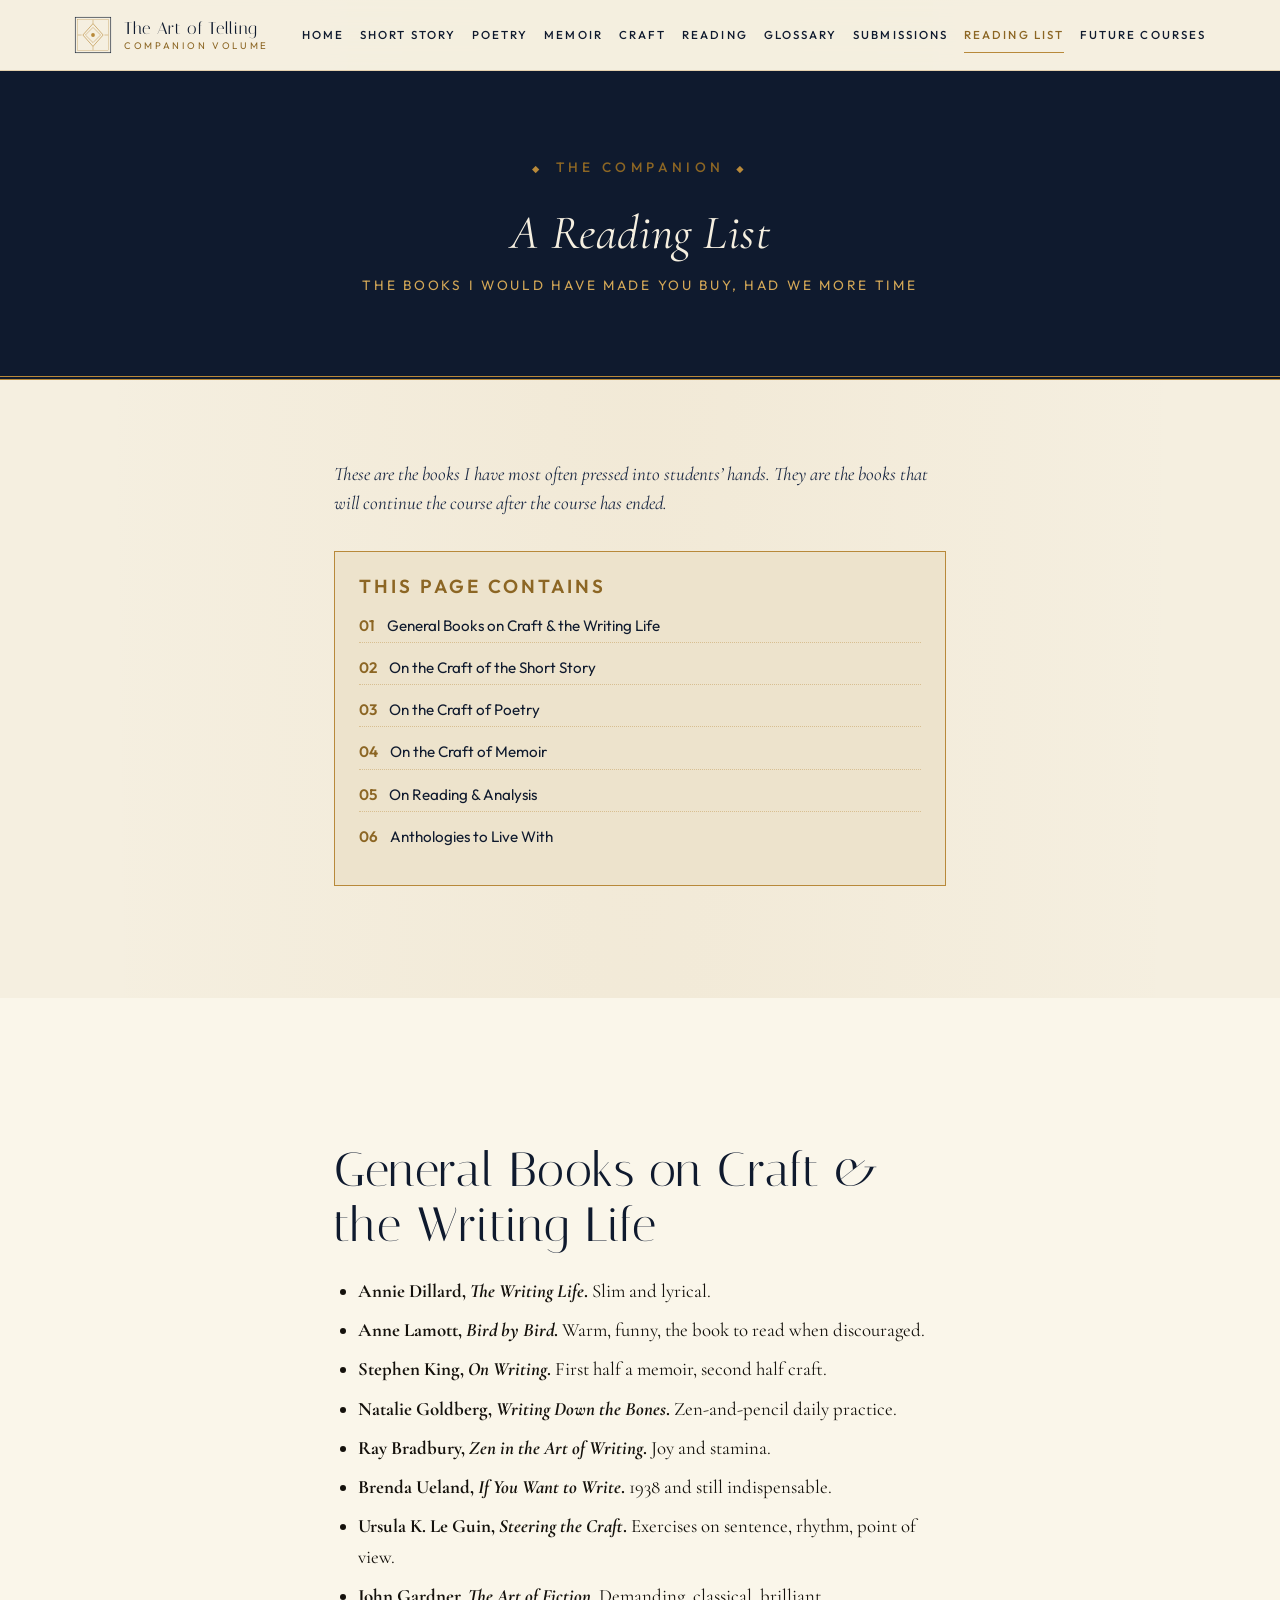
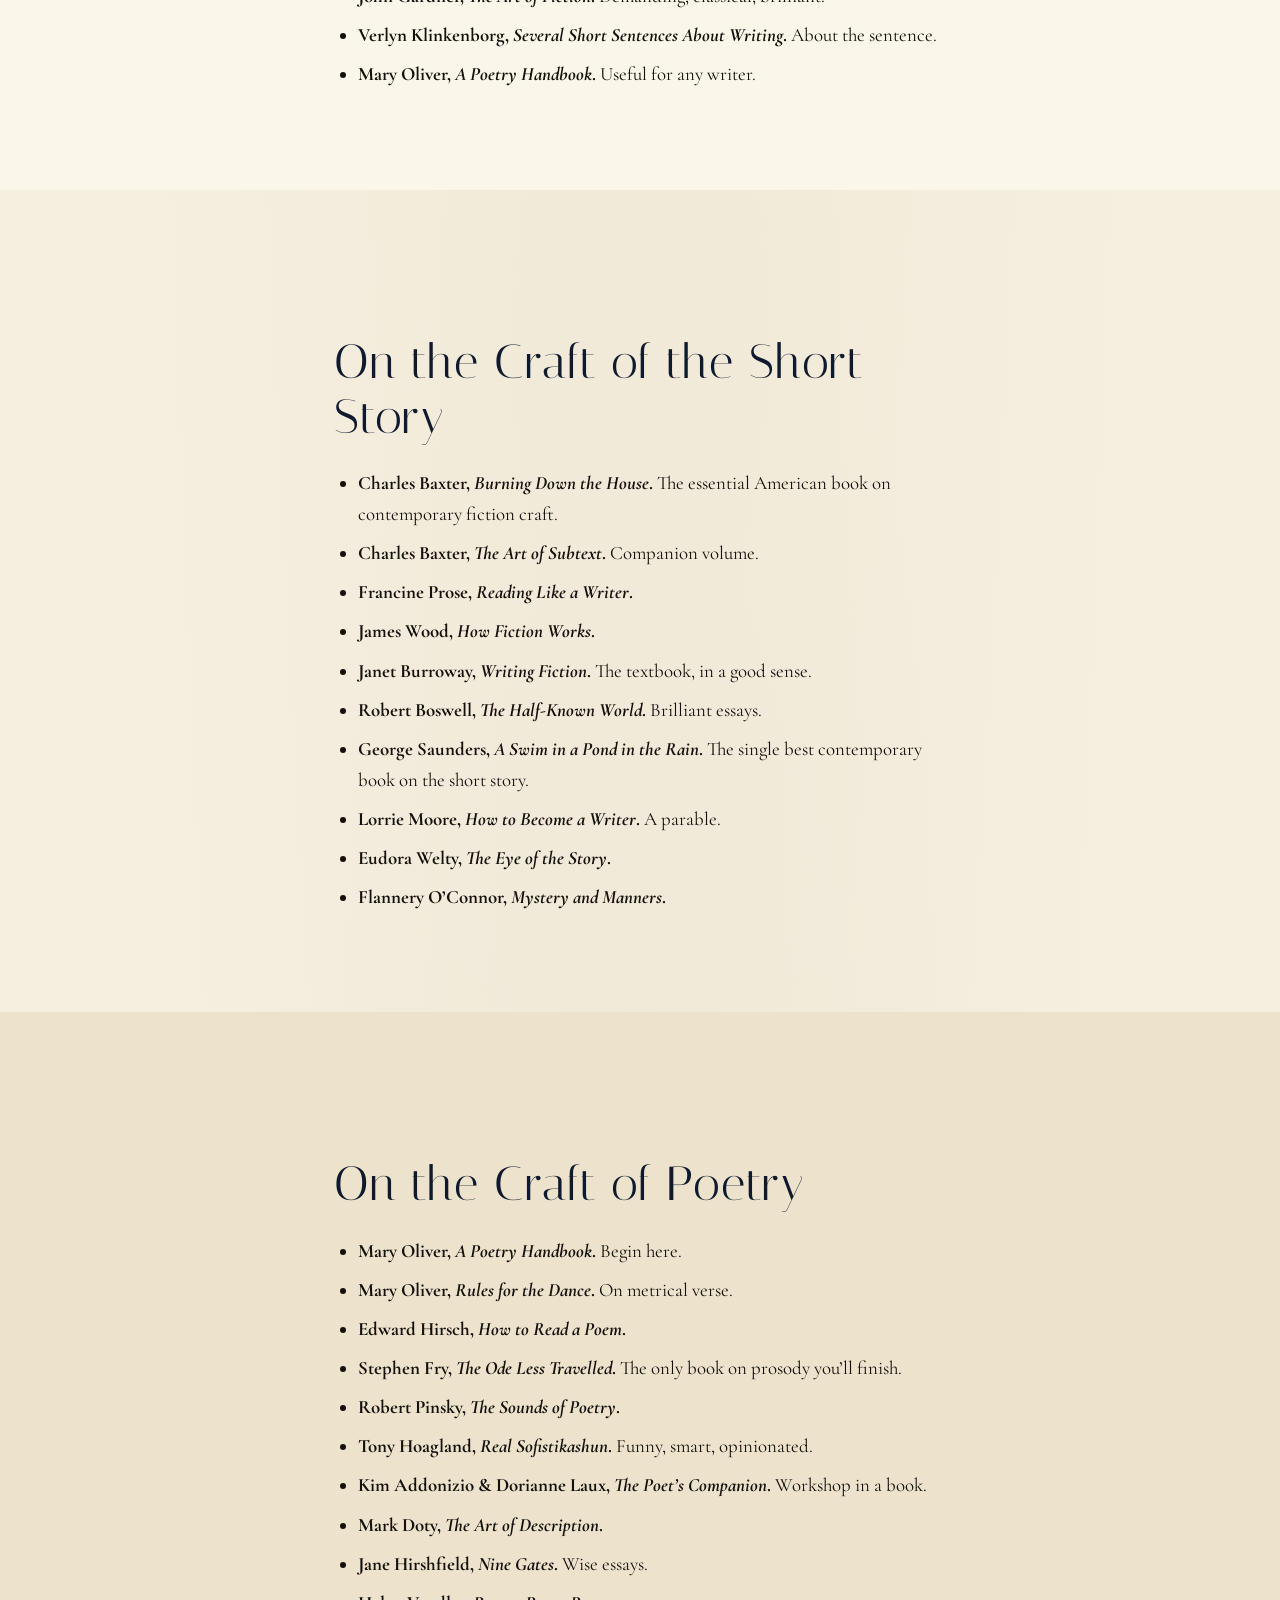
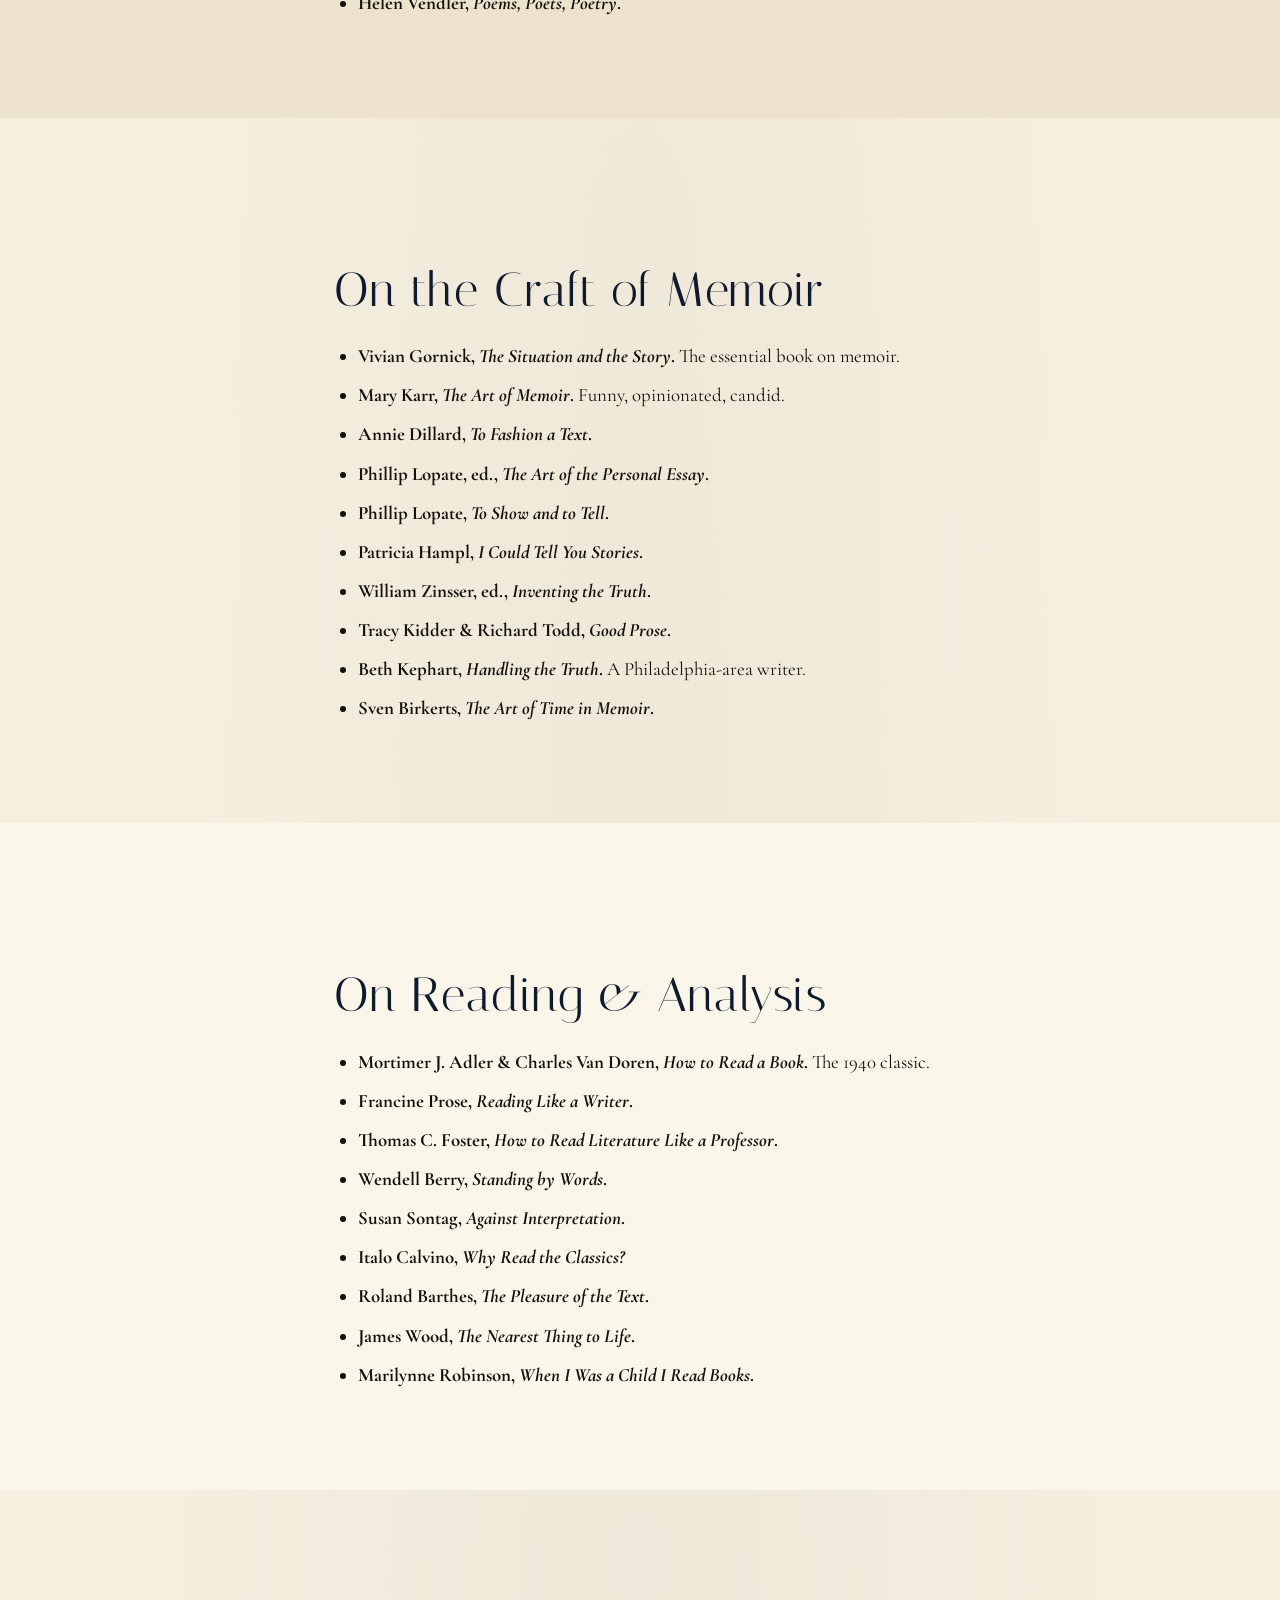
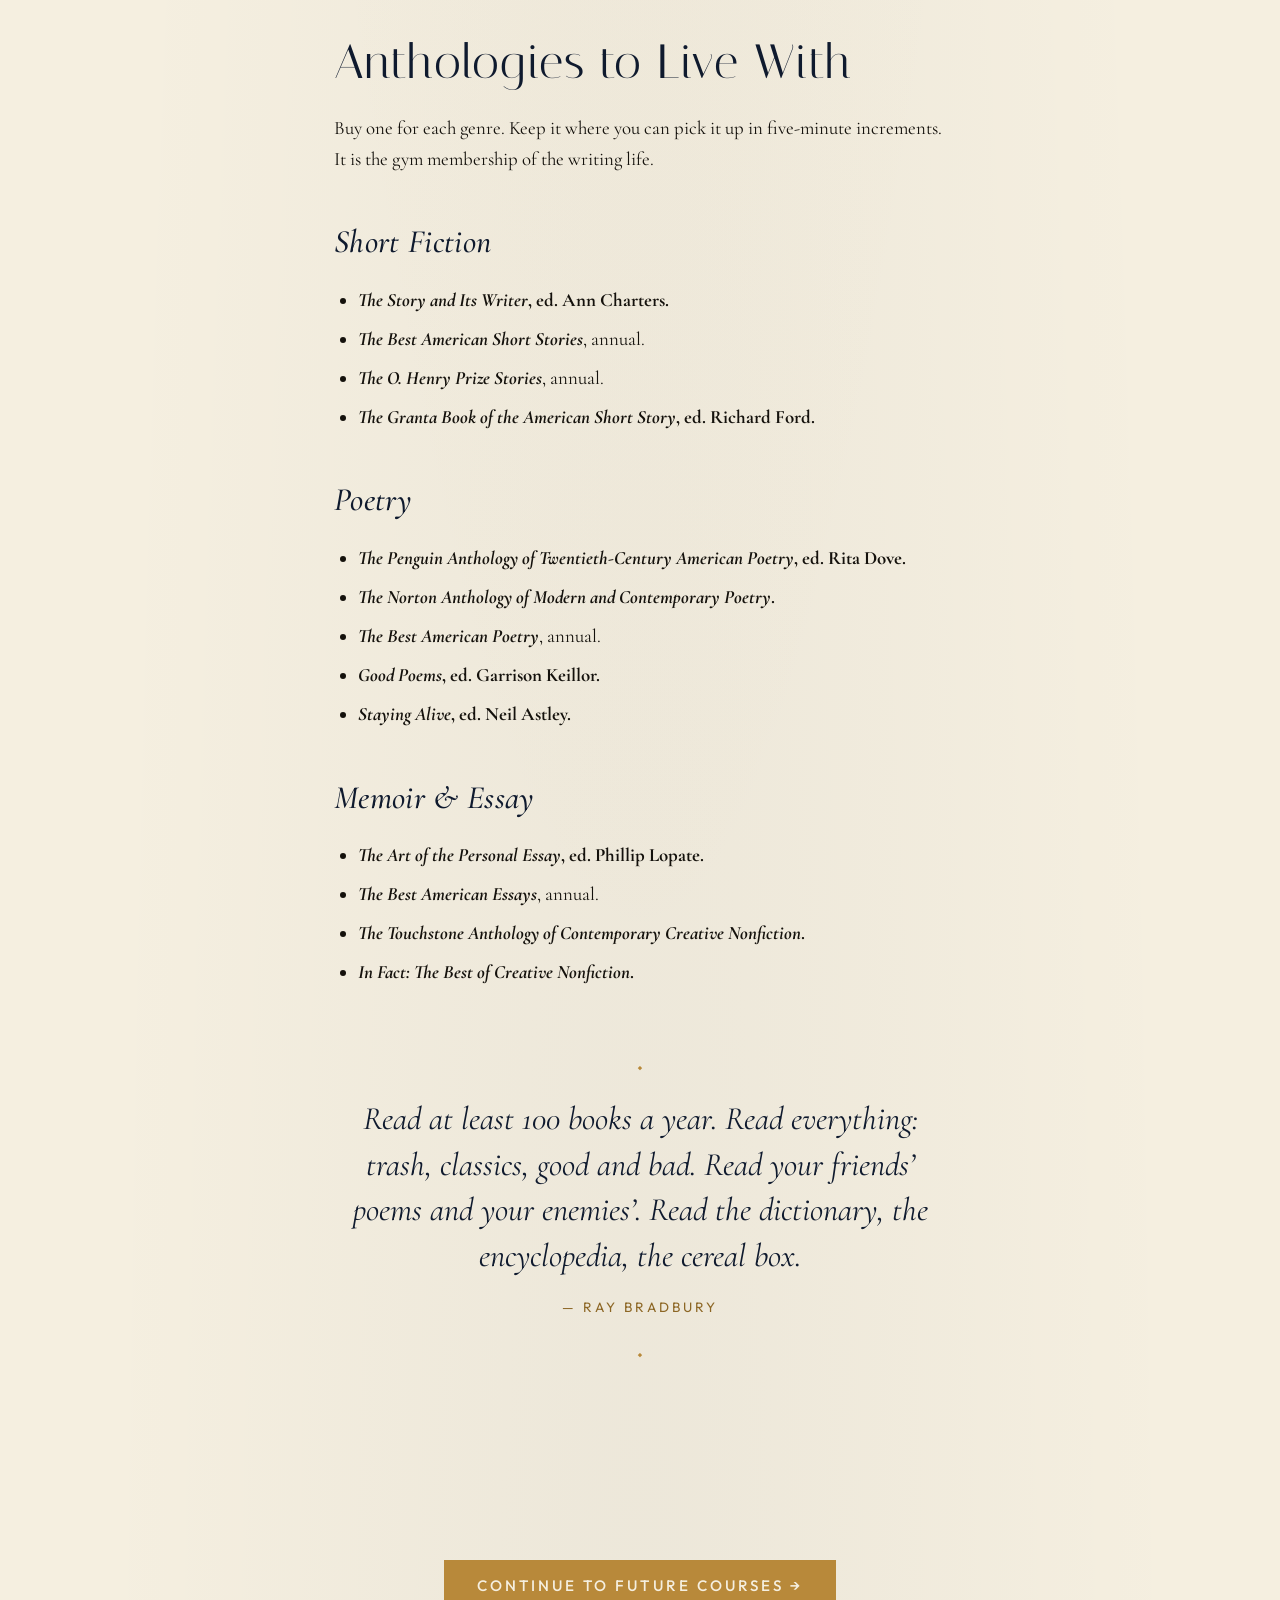
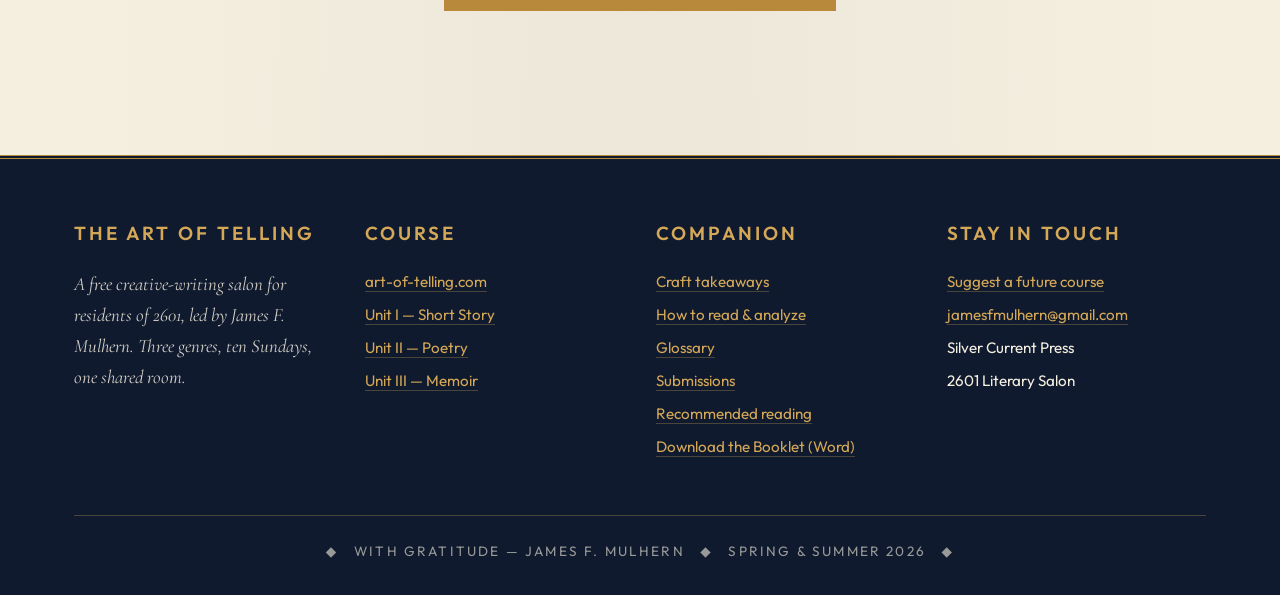
==== books.html @ 87ca03cf "Initial companion site" ====
<!doctype html>
<html lang="en">
<head>
<meta charset="utf-8">
<meta name="viewport" content="width=device-width, initial-scale=1">
<title>Recommended Reading | The Art of Telling Companion</title>
<link rel="preconnect" href="https://fonts.googleapis.com"><link rel="preconnect" href="https://fonts.gstatic.com" crossorigin>
<link href="https://fonts.googleapis.com/css2?family=Cormorant+Garamond:ital,wght@0,400;0,500;0,600;1,400;1,500&family=Italiana&family=Outfit:wght@300;400;500;600&display=swap" rel="stylesheet">
<link rel="stylesheet" href="css/styles.css">
</head>
<body>
<div id="site-header"></div>

<section class="session-hero">
  <div class="container center">
    <span class="eyebrow">The Companion</span>
    <h1 style="font-family: var(--display); font-style: italic;">A Reading List</h1>
    <p class="session-meta">The books I would have made you buy, had we more time</p>
  </div>
</section>

<section>
  <div class="container"><div class="prose">
    <p class="lede">These are the books I have most often pressed into students’ hands. They are the books that will continue the course after the course has ended.</p>
    <div class="toc">
      <h5>This Page Contains</h5>
      <ol>
        <li><a href="#general-craft">General Books on Craft &amp; the Writing Life</a></li>
        <li><a href="#story-craft">On the Craft of the Short Story</a></li>
        <li><a href="#poetry-craft">On the Craft of Poetry</a></li>
        <li><a href="#memoir-craft">On the Craft of Memoir</a></li>
        <li><a href="#reading-craft">On Reading &amp; Analysis</a></li>
        <li><a href="#anthologies">Anthologies to Live With</a></li>
      </ol>
    </div>
  </div></div>
</section>

<section id="general-craft" style="background: var(--ivory-soft);">
  <div class="container"><div class="prose">
    <h2>General Books on Craft &amp; the Writing Life</h2>
    <ul>
      <li><strong>Annie Dillard, <em>The Writing Life</em>.</strong> Slim and lyrical.</li>
      <li><strong>Anne Lamott, <em>Bird by Bird</em>.</strong> Warm, funny, the book to read when discouraged.</li>
      <li><strong>Stephen King, <em>On Writing</em>.</strong> First half a memoir, second half craft.</li>
      <li><strong>Natalie Goldberg, <em>Writing Down the Bones</em>.</strong> Zen-and-pencil daily practice.</li>
      <li><strong>Ray Bradbury, <em>Zen in the Art of Writing</em>.</strong> Joy and stamina.</li>
      <li><strong>Brenda Ueland, <em>If You Want to Write</em>.</strong> 1938 and still indispensable.</li>
      <li><strong>Ursula K. Le Guin, <em>Steering the Craft</em>.</strong> Exercises on sentence, rhythm, point of view.</li>
      <li><strong>John Gardner, <em>The Art of Fiction</em>.</strong> Demanding, classical, brilliant.</li>
      <li><strong>Verlyn Klinkenborg, <em>Several Short Sentences About Writing</em>.</strong> About the sentence.</li>
      <li><strong>Mary Oliver, <em>A Poetry Handbook</em>.</strong> Useful for any writer.</li>
    </ul>
  </div></div>
</section>

<section id="story-craft">
  <div class="container"><div class="prose">
    <h2>On the Craft of the Short Story</h2>
    <ul>
      <li><strong>Charles Baxter, <em>Burning Down the House</em>.</strong> The essential American book on contemporary fiction craft.</li>
      <li><strong>Charles Baxter, <em>The Art of Subtext</em>.</strong> Companion volume.</li>
      <li><strong>Francine Prose, <em>Reading Like a Writer</em>.</strong></li>
      <li><strong>James Wood, <em>How Fiction Works</em>.</strong></li>
      <li><strong>Janet Burroway, <em>Writing Fiction</em>.</strong> The textbook, in a good sense.</li>
      <li><strong>Robert Boswell, <em>The Half-Known World</em>.</strong> Brilliant essays.</li>
      <li><strong>George Saunders, <em>A Swim in a Pond in the Rain</em>.</strong> The single best contemporary book on the short story.</li>
      <li><strong>Lorrie Moore, <em>How to Become a Writer</em>.</strong> A parable.</li>
      <li><strong>Eudora Welty, <em>The Eye of the Story</em>.</strong></li>
      <li><strong>Flannery O’Connor, <em>Mystery and Manners</em>.</strong></li>
    </ul>
  </div></div>
</section>

<section id="poetry-craft" style="background: var(--parchment);">
  <div class="container"><div class="prose">
    <h2>On the Craft of Poetry</h2>
    <ul>
      <li><strong>Mary Oliver, <em>A Poetry Handbook</em>.</strong> Begin here.</li>
      <li><strong>Mary Oliver, <em>Rules for the Dance</em>.</strong> On metrical verse.</li>
      <li><strong>Edward Hirsch, <em>How to Read a Poem</em>.</strong></li>
      <li><strong>Stephen Fry, <em>The Ode Less Travelled</em>.</strong> The only book on prosody you’ll finish.</li>
      <li><strong>Robert Pinsky, <em>The Sounds of Poetry</em>.</strong></li>
      <li><strong>Tony Hoagland, <em>Real Sofistikashun</em>.</strong> Funny, smart, opinionated.</li>
      <li><strong>Kim Addonizio &amp; Dorianne Laux, <em>The Poet’s Companion</em>.</strong> Workshop in a book.</li>
      <li><strong>Mark Doty, <em>The Art of Description</em>.</strong></li>
      <li><strong>Jane Hirshfield, <em>Nine Gates</em>.</strong> Wise essays.</li>
      <li><strong>Helen Vendler, <em>Poems, Poets, Poetry</em>.</strong></li>
    </ul>
  </div></div>
</section>

<section id="memoir-craft">
  <div class="container"><div class="prose">
    <h2>On the Craft of Memoir</h2>
    <ul>
      <li><strong>Vivian Gornick, <em>The Situation and the Story</em>.</strong> The essential book on memoir.</li>
      <li><strong>Mary Karr, <em>The Art of Memoir</em>.</strong> Funny, opinionated, candid.</li>
      <li><strong>Annie Dillard, <em>To Fashion a Text</em>.</strong></li>
      <li><strong>Phillip Lopate, ed., <em>The Art of the Personal Essay</em>.</strong></li>
      <li><strong>Phillip Lopate, <em>To Show and to Tell</em>.</strong></li>
      <li><strong>Patricia Hampl, <em>I Could Tell You Stories</em>.</strong></li>
      <li><strong>William Zinsser, ed., <em>Inventing the Truth</em>.</strong></li>
      <li><strong>Tracy Kidder &amp; Richard Todd, <em>Good Prose</em>.</strong></li>
      <li><strong>Beth Kephart, <em>Handling the Truth</em>.</strong> A Philadelphia-area writer.</li>
      <li><strong>Sven Birkerts, <em>The Art of Time in Memoir</em>.</strong></li>
    </ul>
  </div></div>
</section>

<section id="reading-craft" style="background: var(--ivory-soft);">
  <div class="container"><div class="prose">
    <h2>On Reading &amp; Analysis</h2>
    <ul>
      <li><strong>Mortimer J. Adler &amp; Charles Van Doren, <em>How to Read a Book</em>.</strong> The 1940 classic.</li>
      <li><strong>Francine Prose, <em>Reading Like a Writer</em>.</strong></li>
      <li><strong>Thomas C. Foster, <em>How to Read Literature Like a Professor</em>.</strong></li>
      <li><strong>Wendell Berry, <em>Standing by Words</em>.</strong></li>
      <li><strong>Susan Sontag, <em>Against Interpretation</em>.</strong></li>
      <li><strong>Italo Calvino, <em>Why Read the Classics?</em></strong></li>
      <li><strong>Roland Barthes, <em>The Pleasure of the Text</em>.</strong></li>
      <li><strong>James Wood, <em>The Nearest Thing to Life</em>.</strong></li>
      <li><strong>Marilynne Robinson, <em>When I Was a Child I Read Books</em>.</strong></li>
    </ul>
  </div></div>
</section>

<section id="anthologies">
  <div class="container"><div class="prose">
    <h2>Anthologies to Live With</h2>
    <p>Buy one for each genre. Keep it where you can pick it up in five-minute increments. It is the gym membership of the writing life.</p>

    <h3>Short Fiction</h3>
    <ul>
      <li><strong><em>The Story and Its Writer</em>, ed. Ann Charters.</strong></li>
      <li><strong><em>The Best American Short Stories</em></strong>, annual.</li>
      <li><strong><em>The O. Henry Prize Stories</em></strong>, annual.</li>
      <li><strong><em>The Granta Book of the American Short Story</em>, ed. Richard Ford.</strong></li>
    </ul>

    <h3>Poetry</h3>
    <ul>
      <li><strong><em>The Penguin Anthology of Twentieth-Century American Poetry</em>, ed. Rita Dove.</strong></li>
      <li><strong><em>The Norton Anthology of Modern and Contemporary Poetry</em>.</strong></li>
      <li><strong><em>The Best American Poetry</em></strong>, annual.</li>
      <li><strong><em>Good Poems</em>, ed. Garrison Keillor.</strong></li>
      <li><strong><em>Staying Alive</em>, ed. Neil Astley.</strong></li>
    </ul>

    <h3>Memoir &amp; Essay</h3>
    <ul>
      <li><strong><em>The Art of the Personal Essay</em>, ed. Phillip Lopate.</strong></li>
      <li><strong><em>The Best American Essays</em></strong>, annual.</li>
      <li><strong><em>The Touchstone Anthology of Contemporary Creative Nonfiction</em>.</strong></li>
      <li><strong><em>In Fact: The Best of Creative Nonfiction</em>.</strong></li>
    </ul>

    <div class="pullquote">
      Read at least 100 books a year. Read everything: trash, classics, good and bad. Read your friends’ poems and your enemies’. Read the dictionary, the encyclopedia, the cereal box.<br>
      <span style="font-family: var(--ui); font-style: normal; font-size: var(--text-xs); letter-spacing: 0.22em; text-transform: uppercase; color: var(--gold-deep);">— Ray Bradbury</span>
    </div>
  </div></div>
</section>

<section class="section-tight">
  <div class="container center">
    <a class="btn btn--gold" href="future.html">Continue to Future Courses →</a>
  </div>
</section>

<div id="site-footer"></div>
<script src="js/site.js"></script>
</body>
</html>
---- css/styles.css ----
/* =====================================================================
   THE ART OF TELLING — COMPANION SITE
   Art Deco aesthetic: ivory, midnight, antique gold, oxblood
   ===================================================================== */

:root {
  --ivory:        #F5EFE0;
  --ivory-soft:   #FAF6EA;
  --parchment:    #EDE3CC;
  --midnight:     #0F1A2E;
  --midnight-2:   #1A2843;
  --ink:          #14110C;
  --gold:         #B8893A;
  --gold-bright:  #D4A857;
  --gold-deep:    #8C6624;
  --oxblood:      #6B1F2A;
  --rose:         #C68A86;
  --muted:        #6B5F47;
  --line:         #C9B98E;

  --display: 'Cormorant Garamond', 'Playfair Display', Georgia, serif;
  --headline: 'Italiana', 'Cormorant Garamond', Georgia, serif;
  --body: 'Cormorant Garamond', Georgia, 'Times New Roman', serif;
  --ui: 'Outfit', 'Futura', 'Trebuchet MS', system-ui, sans-serif;
  --label: 'Outfit', 'Futura', sans-serif;

  --text-xs: clamp(0.75rem, 0.7rem + 0.2vw, 0.85rem);
  --text-sm: clamp(0.875rem, 0.82rem + 0.2vw, 0.95rem);
  --text-base: clamp(1.05rem, 1rem + 0.3vw, 1.18rem);
  --text-lg: clamp(1.25rem, 1.1rem + 0.5vw, 1.45rem);
  --text-xl: clamp(1.6rem, 1.4rem + 0.8vw, 2.1rem);
  --text-2xl: clamp(2.2rem, 1.8rem + 1.5vw, 3.2rem);
  --text-3xl: clamp(3rem, 2.4rem + 2.5vw, 4.8rem);
  --text-hero: clamp(3.5rem, 2.6rem + 4vw, 6.8rem);

  --space-1: 0.25rem; --space-2: 0.5rem; --space-3: 0.75rem;
  --space-4: 1rem; --space-6: 1.5rem; --space-8: 2rem;
  --space-12: 3rem; --space-16: 4rem; --space-20: 5rem;
  --space-24: 6rem; --space-32: 8rem;

  --maxw-prose: 68ch;
  --maxw-wide: 1180px;
  --maxw-narrow: 780px;
}

*, *::before, *::after { box-sizing: border-box; }
html { scroll-behavior: smooth; -webkit-text-size-adjust: 100%; }
body {
  margin: 0;
  font-family: var(--body);
  font-size: var(--text-base);
  line-height: 1.65;
  color: var(--ink);
  background: var(--ivory);
  background-image:
    radial-gradient(ellipse at top, rgba(184,137,58,0.06), transparent 60%),
    radial-gradient(ellipse at bottom, rgba(15,26,46,0.04), transparent 60%);
  font-feature-settings: "kern" 1, "liga" 1, "onum" 1;
  -webkit-font-smoothing: antialiased;
}
img { max-width: 100%; display: block; }
a { color: var(--oxblood); text-decoration: none; border-bottom: 1px solid rgba(107,31,42,0.3); transition: all .25s ease; }
a:hover { color: var(--gold-deep); border-bottom-color: var(--gold); }
::selection { background: var(--gold); color: var(--ivory); }

h1, h2, h3, h4, h5 {
  font-family: var(--headline);
  font-weight: 400;
  line-height: 1.15;
  margin: 0 0 var(--space-6);
  color: var(--midnight);
  letter-spacing: 0.01em;
}
h1 { font-size: var(--text-3xl); }
h2 { font-size: var(--text-2xl); letter-spacing: 0.02em; }
h3 { font-size: var(--text-xl); font-family: var(--display); font-style: italic; font-weight: 500; }
h4 { font-size: var(--text-lg); font-family: var(--ui); font-weight: 500; letter-spacing: 0.12em; text-transform: uppercase; color: var(--gold-deep); }
h5 { font-size: var(--text-base); font-family: var(--ui); font-weight: 600; letter-spacing: 0.16em; text-transform: uppercase; color: var(--gold-deep); }
p { margin: 0 0 var(--space-4); }

.lede { font-size: var(--text-lg); font-style: italic; color: var(--midnight-2); line-height: 1.55; }

blockquote {
  margin: var(--space-8) 0;
  padding: var(--space-4) var(--space-8);
  border-left: 2px solid var(--gold);
  font-family: var(--display);
  font-style: italic;
  font-size: var(--text-lg);
  color: var(--midnight);
  line-height: 1.55;
}
blockquote cite { display: block; margin-top: var(--space-3); font-family: var(--ui); font-style: normal; font-size: var(--text-sm); letter-spacing: 0.14em; text-transform: uppercase; color: var(--gold-deep); font-weight: 500; }

.eyebrow {
  font-family: var(--ui);
  font-size: var(--text-xs);
  letter-spacing: 0.32em;
  text-transform: uppercase;
  font-weight: 500;
  color: var(--gold-deep);
  margin-bottom: var(--space-4);
  display: inline-block;
}
.eyebrow::before, .eyebrow::after {
  content: "◆";
  margin: 0 var(--space-3);
  color: var(--gold);
  font-size: 0.7em;
  vertical-align: middle;
}

.container { width: 100%; max-width: var(--maxw-wide); margin: 0 auto; padding: 0 var(--space-6); }
.narrow { max-width: var(--maxw-narrow); margin-left: auto; margin-right: auto; }
.prose { max-width: var(--maxw-prose); margin-left: auto; margin-right: auto; }
.prose p, .prose li { font-size: var(--text-base); }
.prose h2 { margin-top: var(--space-16); }
.prose h3 { margin-top: var(--space-12); }
.prose h4 { margin-top: var(--space-8); }
.prose ul, .prose ol { padding-left: var(--space-6); }
.prose li { margin-bottom: var(--space-2); }

section { padding: var(--space-20) 0; }
.section-tight { padding: var(--space-12) 0; }

.deco-rule {
  display: flex; align-items: center; justify-content: center;
  margin: var(--space-12) 0; color: var(--gold);
}
.deco-rule::before, .deco-rule::after {
  content: ""; flex: 1; height: 1px;
  background: linear-gradient(90deg, transparent, var(--gold), transparent);
  max-width: 240px;
}
.deco-rule .diamond { margin: 0 var(--space-4); display: inline-flex; align-items: center; }
.deco-rule .diamond svg { width: 36px; height: 36px; }

.sunburst-bg { position: relative; overflow: hidden; }
.sunburst-bg::before {
  content: ""; position: absolute; inset: 0;
  background: repeating-conic-gradient(from 0deg at 50% 100%,
    rgba(184,137,58,0.06) 0deg 2deg, transparent 2deg 8deg);
  pointer-events: none; z-index: 0;
}
.sunburst-bg > * { position: relative; z-index: 1; }

.site-header {
  position: sticky; top: 0; z-index: 100;
  background: rgba(245,239,224,0.92);
  backdrop-filter: blur(14px);
  -webkit-backdrop-filter: blur(14px);
  border-bottom: 1px solid rgba(184,137,58,0.3);
}
.site-header .container {
  display: flex; align-items: center; justify-content: space-between;
  padding-top: var(--space-4); padding-bottom: var(--space-4);
  gap: var(--space-6);
}
.brand { display: flex; align-items: center; gap: var(--space-3); border: none; color: var(--midnight); }
.brand:hover { color: var(--gold-deep); border: none; }
.brand-mark { width: 38px; height: 38px; }
.brand-text {
  font-family: var(--headline);
  font-size: 1.05rem;
  line-height: 1.1;
  letter-spacing: 0.04em;
  white-space: nowrap;
}
.brand-text small { display: block; font-family: var(--ui); font-size: 0.6rem; letter-spacing: 0.28em; text-transform: uppercase; color: var(--gold-deep); margin-top: 3px; white-space: nowrap; }

.nav { display: flex; gap: var(--space-4); flex-wrap: wrap; justify-content: flex-end; }
.nav a {
  font-family: var(--ui);
  font-size: 0.72rem;
  letter-spacing: 0.18em;
  text-transform: uppercase;
  font-weight: 500;
  color: var(--midnight);
  border: none;
  padding: var(--space-2) 0;
  border-bottom: 1px solid transparent;
  white-space: nowrap;
}
.nav a:hover, .nav a.active { color: var(--gold-deep); border-bottom-color: var(--gold); }
.nav-toggle {
  display: none;
  background: none;
  border: 1px solid var(--gold);
  padding: var(--space-2) var(--space-3);
  font-family: var(--ui);
  font-size: var(--text-xs);
  letter-spacing: 0.2em;
  text-transform: uppercase;
  color: var(--midnight);
  cursor: pointer;
}
@media (max-width: 1100px) {
  .nav-toggle { display: inline-block; }
  .nav {
    display: none; position: absolute; top: 100%; left: 0; right: 0;
    background: var(--ivory); flex-direction: column;
    padding: var(--space-6); border-bottom: 1px solid var(--gold); gap: var(--space-3);
  }
  .nav.open { display: flex; }
}

.hero {
  background: linear-gradient(180deg, var(--midnight) 0%, var(--midnight-2) 100%);
  color: var(--ivory);
  padding: var(--space-24) 0 var(--space-20);
  position: relative; overflow: hidden; text-align: center;
}
.hero::before {
  content: ""; position: absolute; inset: 0;
  background: repeating-conic-gradient(from -90deg at 50% 100%,
    rgba(184,137,58,0.12) 0deg 1.5deg, transparent 1.5deg 7deg);
  pointer-events: none;
}
.hero .container { position: relative; z-index: 1; }
.hero h1 {
  color: var(--ivory);
  font-size: var(--text-hero);
  line-height: 1.05;
  margin: var(--space-6) 0;
  font-family: var(--headline);
  font-weight: 400;
  letter-spacing: 0.015em;
}
.hero .eyebrow { color: var(--gold-bright); }
.hero .eyebrow::before, .hero .eyebrow::after { color: var(--gold-bright); }
.hero p.lede { color: rgba(245,239,224,0.85); font-size: var(--text-lg); max-width: 56ch; margin-left: auto; margin-right: auto; }
.hero-ornament { width: 100%; max-width: 360px; margin: var(--space-8) auto var(--space-4); color: var(--gold); opacity: 0.9; }

.btn {
  display: inline-block;
  font-family: var(--ui);
  font-size: var(--text-sm);
  letter-spacing: 0.2em;
  text-transform: uppercase;
  font-weight: 500;
  padding: var(--space-3) var(--space-8);
  border: 1px solid var(--gold);
  background: transparent;
  color: var(--midnight);
  cursor: pointer;
  transition: all .25s ease;
}
.btn:hover { background: var(--gold); color: var(--ivory); border-color: var(--gold); }
.btn--gold { background: var(--gold); color: var(--ivory); }
.btn--gold:hover { background: var(--gold-bright); border-color: var(--gold-bright); }
.btn--ghost-light { border-color: var(--gold-bright); color: var(--ivory); }
.btn--ghost-light:hover { background: var(--gold); color: var(--ivory); }

.cards {
  display: grid;
  grid-template-columns: repeat(auto-fit, minmax(280px, 1fr));
  gap: var(--space-8);
}
.card {
  background: var(--ivory-soft);
  border: 1px solid var(--line);
  padding: var(--space-8);
  position: relative;
  transition: all .3s ease;
}
.card::before, .card::after {
  content: ""; position: absolute; width: 18px; height: 18px; border: 1px solid var(--gold);
}
.card::before { top: -1px; left: -1px; border-right: 0; border-bottom: 0; }
.card::after  { bottom: -1px; right: -1px; border-left: 0; border-top: 0; }
.card:hover { border-color: var(--gold); transform: translateY(-2px); box-shadow: 0 18px 36px -20px rgba(15,26,46,0.18); }
.card h3 { margin-top: 0; font-size: var(--text-lg); font-family: var(--headline); font-style: normal; }
.card .meta { font-family: var(--ui); font-size: var(--text-xs); letter-spacing: 0.18em; text-transform: uppercase; color: var(--gold-deep); margin-bottom: var(--space-3); }
.card a.card-link { display: inline-block; margin-top: var(--space-3); border-bottom: 1px solid var(--gold); padding-bottom: 2px; font-family: var(--ui); font-size: var(--text-xs); letter-spacing: 0.22em; text-transform: uppercase; color: var(--midnight); }
.card a.card-link:hover { color: var(--gold-deep); }

/* Download panel */
.download-panel {
  background: linear-gradient(180deg, var(--midnight-2) 0%, var(--midnight) 100%);
  color: var(--ivory);
  padding: var(--space-12) var(--space-8);
  border: 1px solid var(--gold);
  position: relative;
  text-align: center;
  margin: var(--space-12) auto;
  max-width: 720px;
}
.download-panel::before, .download-panel::after {
  content: ""; position: absolute; width: 28px; height: 28px;
}
.download-panel::before { top: -1px; left: -1px; border-top: 2px solid var(--gold-bright); border-left: 2px solid var(--gold-bright); }
.download-panel::after  { bottom: -1px; right: -1px; border-bottom: 2px solid var(--gold-bright); border-right: 2px solid var(--gold-bright); }
.download-panel h3 { font-family: var(--headline); font-style: normal; color: var(--ivory); margin-bottom: var(--space-3); }
.download-panel p { color: rgba(245,239,224,0.85); }
.download-panel .eyebrow { color: var(--gold-bright); }
.download-panel .eyebrow::before, .download-panel .eyebrow::after { color: var(--gold-bright); }

.session-hero {
  background: var(--midnight);
  color: var(--ivory);
  padding: var(--space-20) 0 var(--space-16);
  border-bottom: 4px double var(--gold);
}
.session-hero h1 { color: var(--ivory); font-family: var(--headline); font-size: var(--text-2xl); margin: var(--space-3) 0; }
.session-hero .session-meta { font-family: var(--ui); font-size: var(--text-xs); letter-spacing: 0.2em; text-transform: uppercase; color: var(--gold-bright); }

.toc {
  background: var(--parchment);
  border: 1px solid var(--gold);
  padding: var(--space-6);
  margin: var(--space-8) auto;
}
.toc h5 { margin-top: 0; margin-bottom: var(--space-3); }
.toc ol { list-style: none; padding: 0; margin: 0; counter-reset: toc; }
.toc li { counter-increment: toc; padding: var(--space-1) 0; font-family: var(--ui); font-size: var(--text-sm); border-bottom: 1px dotted rgba(184,137,58,0.4); }
.toc li:last-child { border-bottom: none; }
.toc li::before { content: counter(toc, decimal-leading-zero); color: var(--gold-deep); font-weight: 600; margin-right: var(--space-3); }
.toc a { color: var(--midnight); border: none; }
.toc a:hover { color: var(--gold-deep); }

.pullquote {
  font-family: var(--display);
  font-style: italic;
  font-size: var(--text-xl);
  line-height: 1.4;
  color: var(--midnight);
  text-align: center;
  margin: var(--space-16) auto;
  max-width: 60ch;
  position: relative;
}
.pullquote::before, .pullquote::after {
  content: "◆"; display: block; font-style: normal; font-size: 0.6em; color: var(--gold); margin: var(--space-4) auto;
}

table { width: 100%; border-collapse: collapse; margin: var(--space-6) 0; font-size: var(--text-sm); font-family: var(--ui); }
th, td { padding: var(--space-3) var(--space-4); text-align: left; border-bottom: 1px solid var(--line); vertical-align: top; }
th { font-family: var(--ui); font-weight: 600; letter-spacing: 0.14em; text-transform: uppercase; font-size: var(--text-xs); color: var(--gold-deep); border-bottom: 1px solid var(--gold); background: var(--ivory-soft); }

.qa { margin: var(--space-6) 0; }
.qa-q { font-family: var(--ui); font-weight: 600; color: var(--midnight); font-size: var(--text-base); margin-bottom: var(--space-2); padding-left: var(--space-6); position: relative; }
.qa-q::before { content: "Q."; position: absolute; left: 0; color: var(--gold-deep); font-family: var(--display); font-style: italic; font-weight: 500; }
.qa-a { padding-left: var(--space-6); position: relative; color: var(--ink); margin-bottom: var(--space-6); }
.qa-a::before { content: "A."; position: absolute; left: 0; top: 0; color: var(--oxblood); font-family: var(--display); font-style: italic; font-weight: 500; }

.takeaway {
  background: linear-gradient(180deg, var(--ivory-soft), var(--parchment));
  border-top: 2px solid var(--gold);
  border-bottom: 2px solid var(--gold);
  padding: var(--space-8);
  margin: var(--space-12) 0;
}
.takeaway h5 { color: var(--gold-deep); margin-top: 0; }
.takeaway ul { padding-left: var(--space-6); }

.glossary dt { font-family: var(--ui); font-weight: 600; color: var(--midnight); margin-top: var(--space-4); letter-spacing: 0.04em; }
.glossary dt::after { content: " — "; color: var(--gold-deep); }
.glossary dd { margin: 0 0 var(--space-3) 0; color: var(--ink); }

.author-panel {
  display: grid; grid-template-columns: auto 1fr;
  gap: var(--space-6); padding: var(--space-6);
  background: var(--ivory-soft); border: 1px solid var(--line);
  margin: var(--space-8) 0;
}
.author-panel .portrait {
  width: 110px; height: 110px; border-radius: 50%;
  background: linear-gradient(135deg, var(--midnight), var(--midnight-2));
  display: flex; align-items: center; justify-content: center;
  border: 2px solid var(--gold); color: var(--gold-bright);
  font-family: var(--headline); font-size: 1.8rem;
}
.author-panel h4 { margin: 0 0 var(--space-2); font-family: var(--ui); font-size: var(--text-sm); letter-spacing: 0.18em; color: var(--gold-deep); }
.author-panel h3 { margin: 0 0 var(--space-2); font-style: normal; font-family: var(--headline); }
.author-panel .dates { font-family: var(--ui); font-size: var(--text-xs); letter-spacing: 0.16em; color: var(--muted); text-transform: uppercase; margin-bottom: var(--space-3); }
@media (max-width: 600px) {
  .author-panel { grid-template-columns: 1fr; text-align: center; }
  .author-panel .portrait { margin: 0 auto; }
}

.two-col {
  display: grid; grid-template-columns: 1fr 1fr;
  gap: var(--space-12); align-items: start;
}
.two-col h4 { margin-top: 0; }
@media (max-width: 768px) {
  .two-col { grid-template-columns: 1fr; gap: var(--space-8); }
}

.stats { display: grid; grid-template-columns: repeat(auto-fit, minmax(180px, 1fr)); gap: var(--space-6); margin: var(--space-8) 0; }
.stat { text-align: center; padding: var(--space-6); border: 1px solid var(--line); background: var(--ivory-soft); }
.stat .num { display: block; font-family: var(--headline); font-size: var(--text-2xl); color: var(--gold-deep); line-height: 1; margin-bottom: var(--space-3); }
.stat .label { font-family: var(--ui); font-size: var(--text-xs); letter-spacing: 0.18em; text-transform: uppercase; color: var(--muted); }

.form-group { margin-bottom: var(--space-6); }
label { display: block; font-family: var(--ui); font-size: var(--text-xs); letter-spacing: 0.2em; text-transform: uppercase; color: var(--gold-deep); margin-bottom: var(--space-2); font-weight: 500; }
input[type="text"], input[type="email"], textarea, select {
  width: 100%; background: var(--ivory-soft); border: 1px solid var(--gold);
  padding: var(--space-3) var(--space-4); font-family: var(--body);
  font-size: var(--text-base); color: var(--ink); transition: border-color .2s ease;
}
input:focus, textarea:focus, select:focus { outline: none; border-color: var(--oxblood); }
textarea { min-height: 140px; resize: vertical; }
fieldset { border: 1px solid var(--line); padding: var(--space-6); margin: 0 0 var(--space-6); }
legend { font-family: var(--ui); font-size: var(--text-xs); letter-spacing: 0.2em; text-transform: uppercase; color: var(--gold-deep); padding: 0 var(--space-3); }
.checkboxes { display: grid; grid-template-columns: repeat(auto-fit, minmax(240px, 1fr)); gap: var(--space-3); }
.checkboxes label {
  display: flex; align-items: center; gap: var(--space-3);
  font-family: var(--body); text-transform: none; letter-spacing: 0;
  font-size: var(--text-base); color: var(--ink);
  font-weight: 400; padding: var(--space-2); cursor: pointer;
}
.checkboxes input[type="checkbox"] { width: 18px; height: 18px; accent-color: var(--gold-deep); }

.site-footer {
  background: var(--midnight);
  color: var(--ivory);
  padding: var(--space-16) 0 var(--space-8);
  margin-top: var(--space-24);
  position: relative;
  border-top: 4px double var(--gold);
}
.site-footer h5 { color: var(--gold-bright); }
.site-footer a { color: var(--gold-bright); border-bottom-color: rgba(212,168,87,0.3); }
.site-footer a:hover { color: var(--ivory); border-bottom-color: var(--ivory); }
.footer-grid { display: grid; grid-template-columns: repeat(auto-fit, minmax(220px, 1fr)); gap: var(--space-8); margin-bottom: var(--space-12); }
.footer-grid ul { list-style: none; padding: 0; margin: 0; }
.footer-grid li { margin-bottom: var(--space-2); font-family: var(--ui); font-size: var(--text-sm); }
.footer-bottom { text-align: center; padding-top: var(--space-6); border-top: 1px solid rgba(212,168,87,0.3); font-family: var(--ui); font-size: var(--text-xs); letter-spacing: 0.16em; text-transform: uppercase; color: rgba(245,239,224,0.6); }

.center { text-align: center; }
.mb-6 { margin-bottom: var(--space-6); }
.mt-8 { margin-top: var(--space-8); }

@media print {
  .site-header, .site-footer, .nav-toggle { display: none; }
  body { background: white; color: black; }
  a { color: black; border: none; }
}
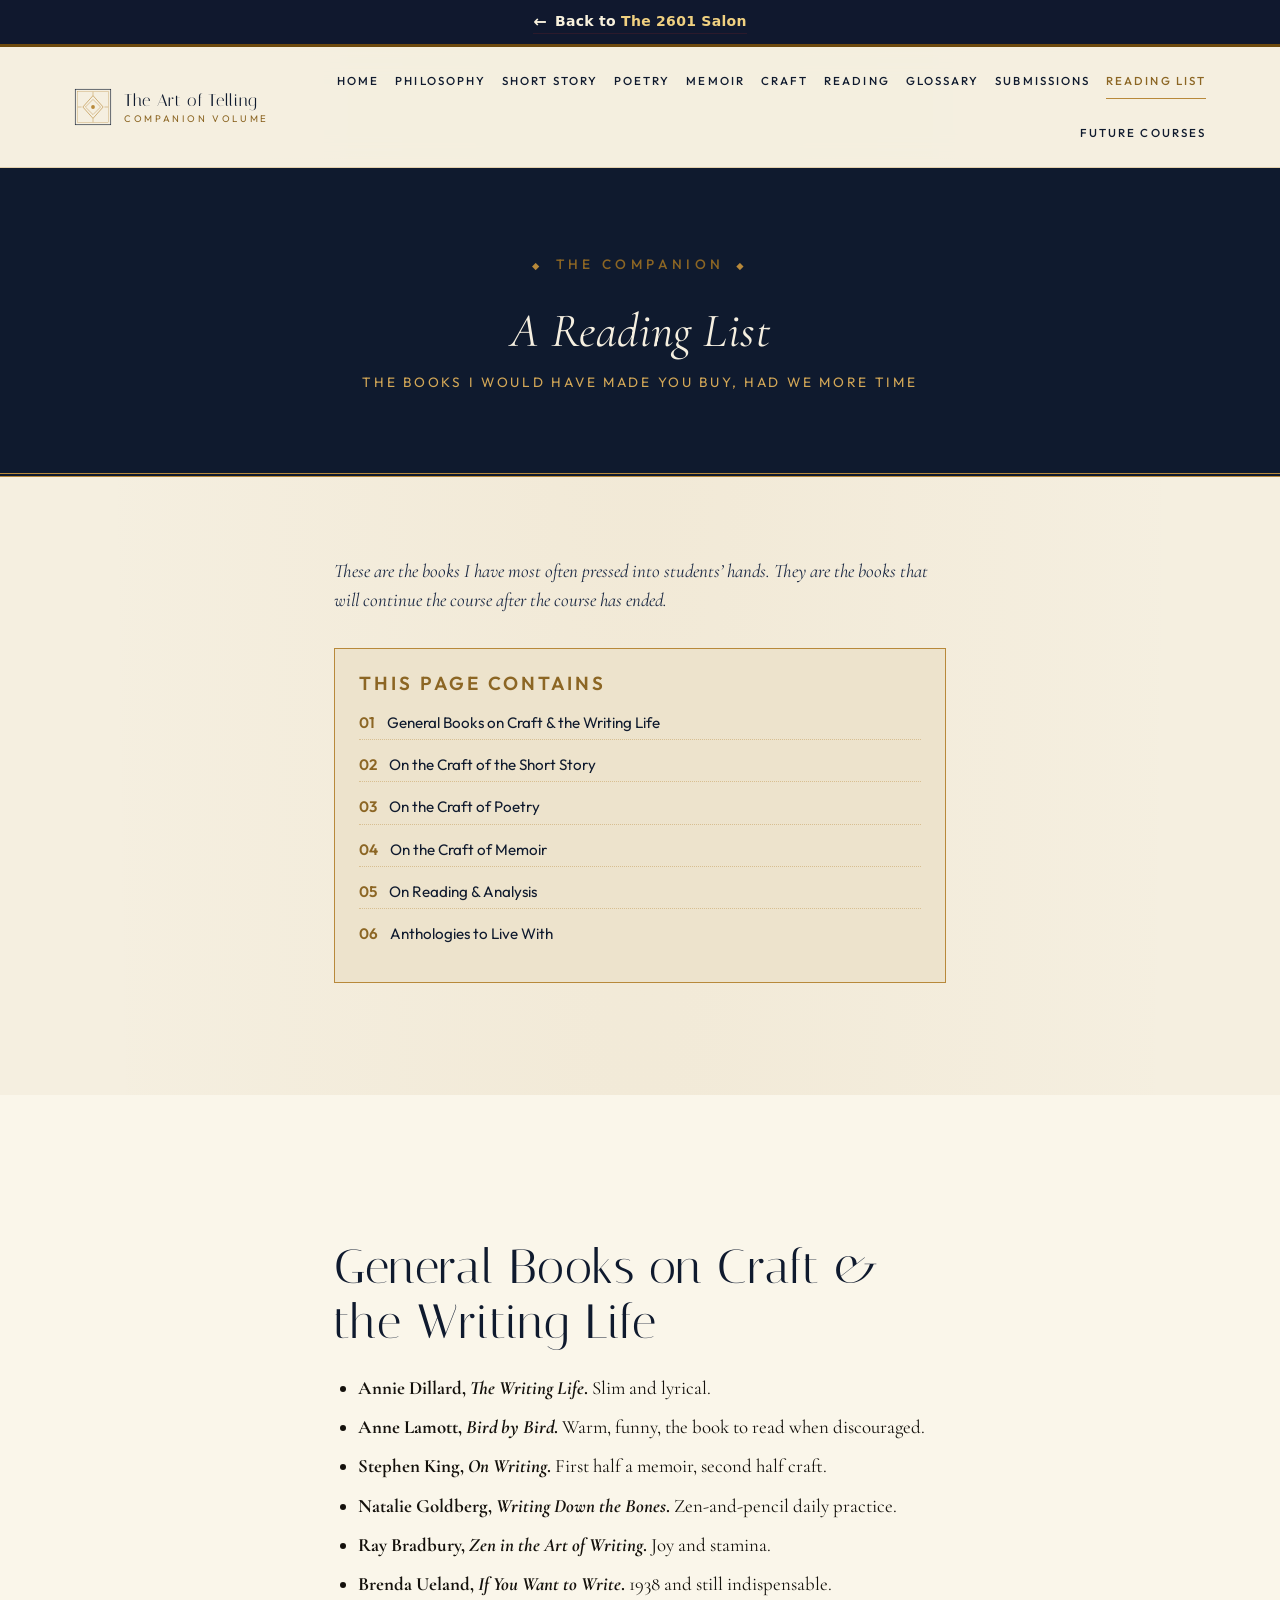
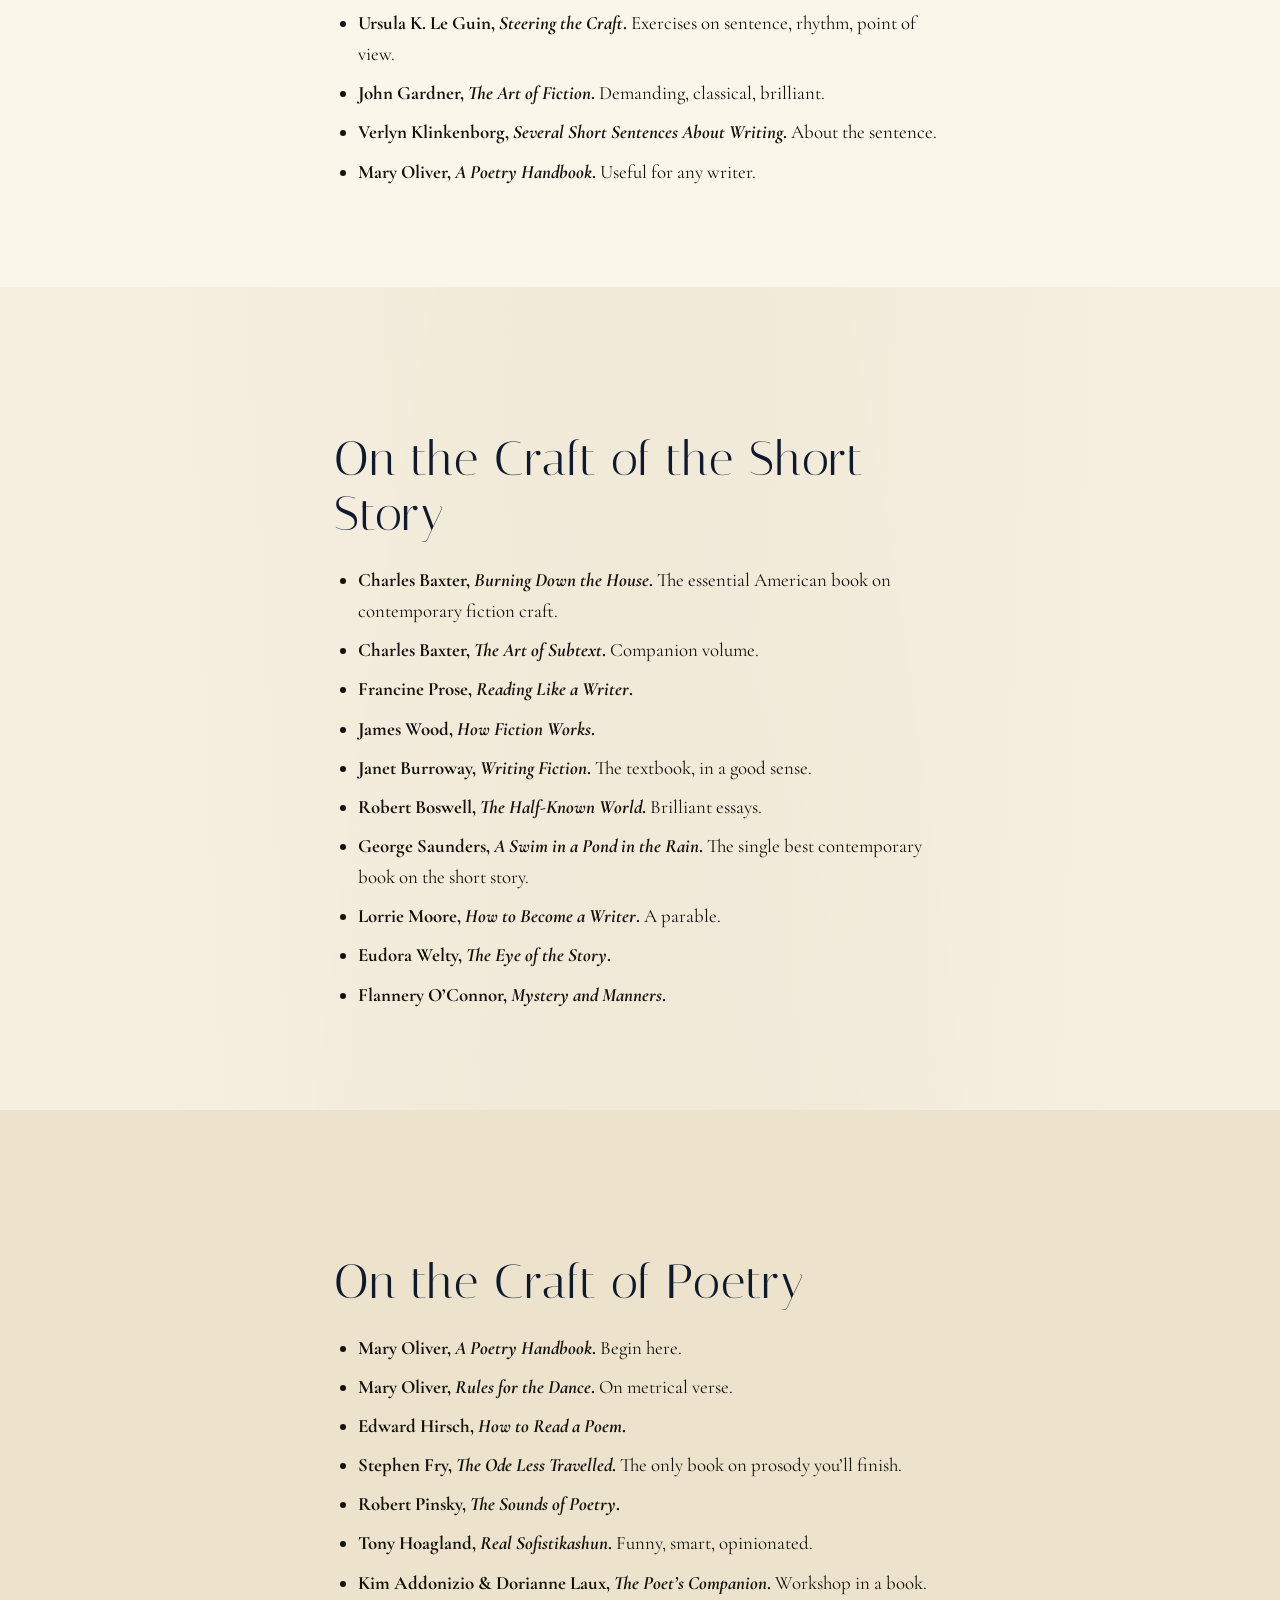
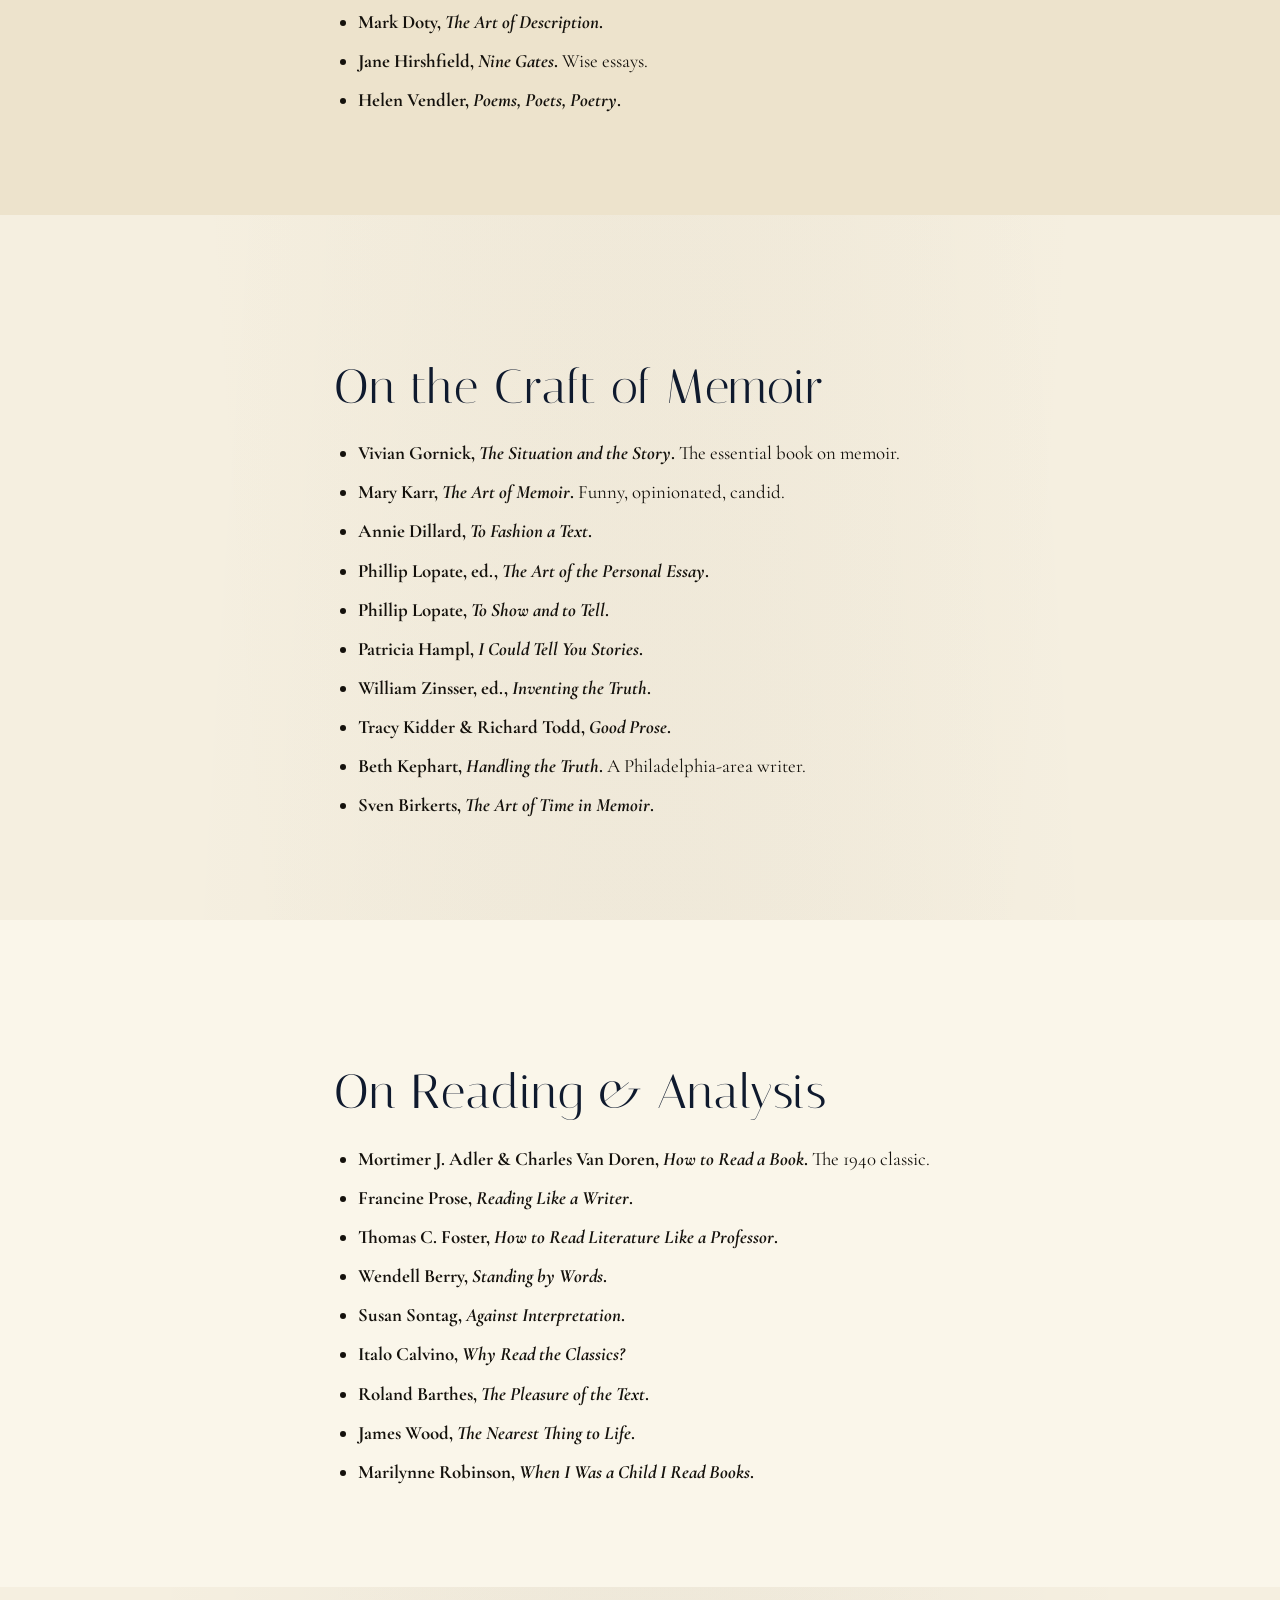
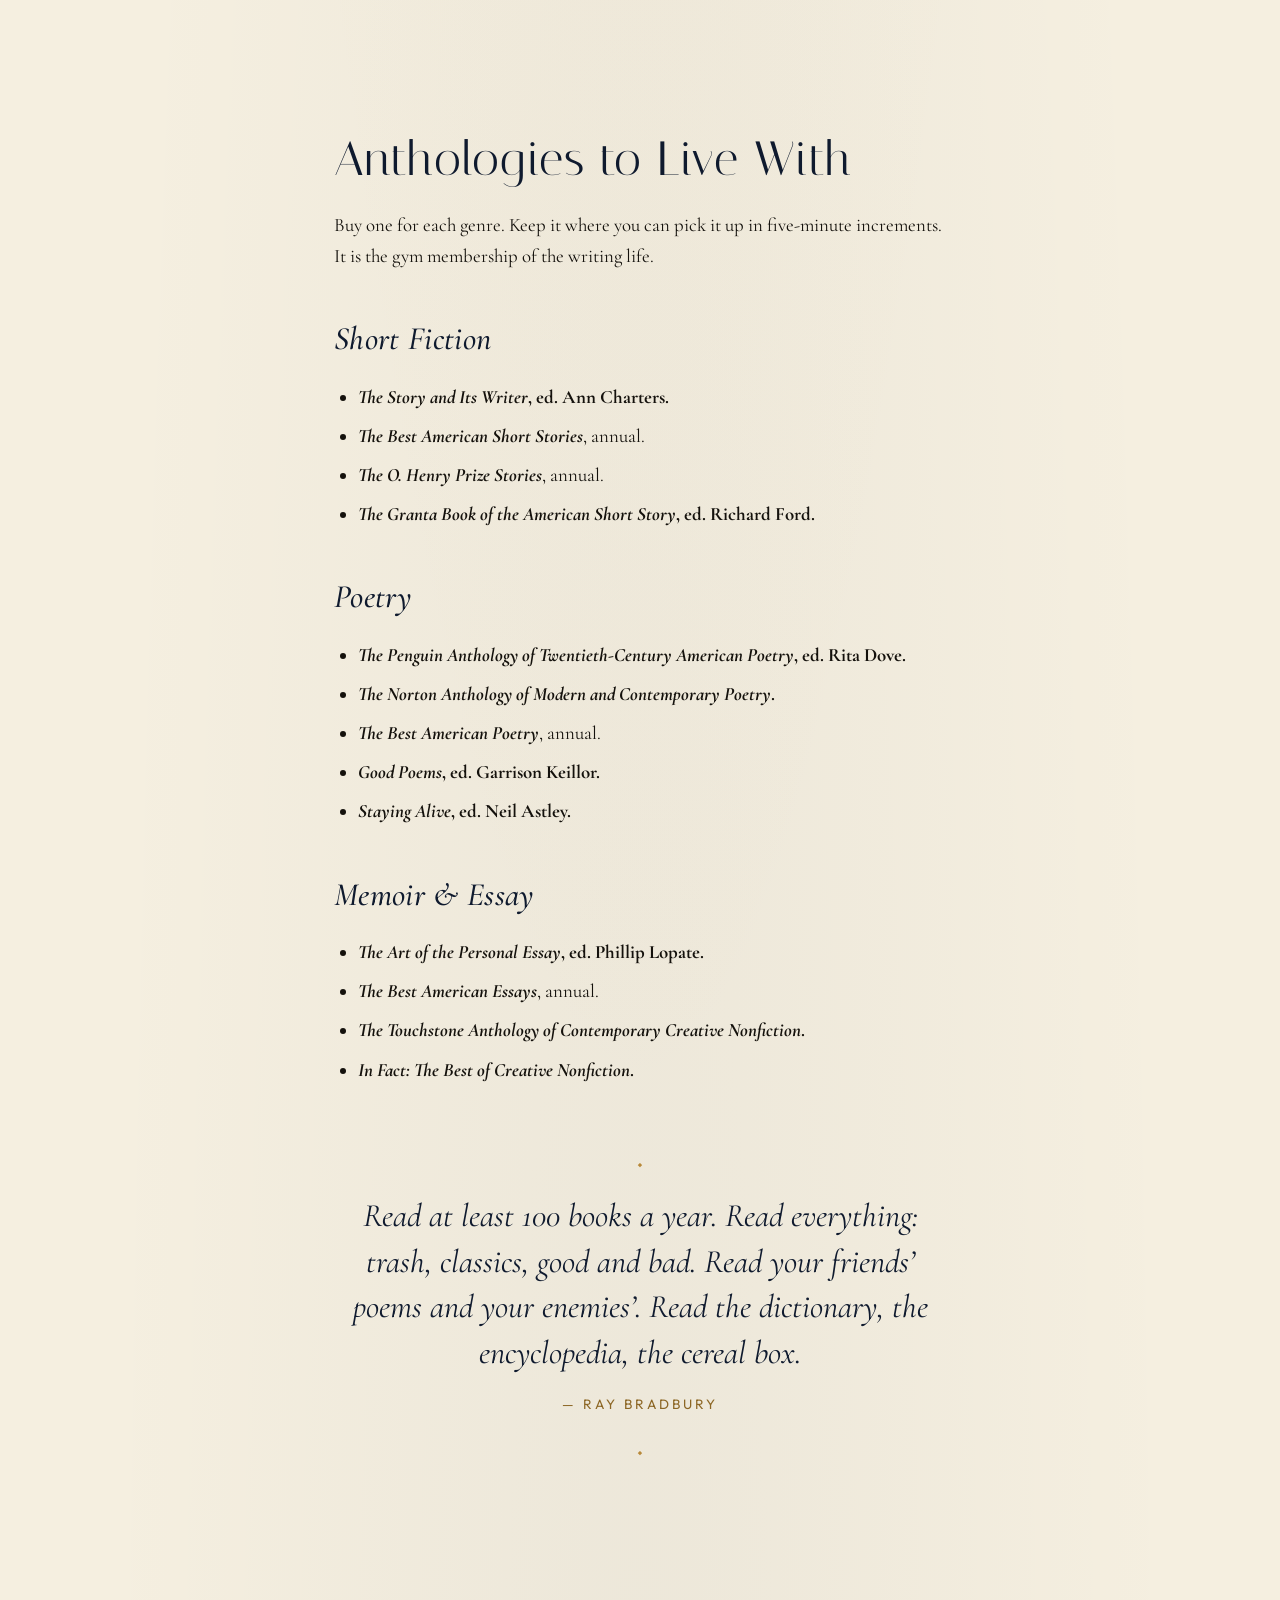
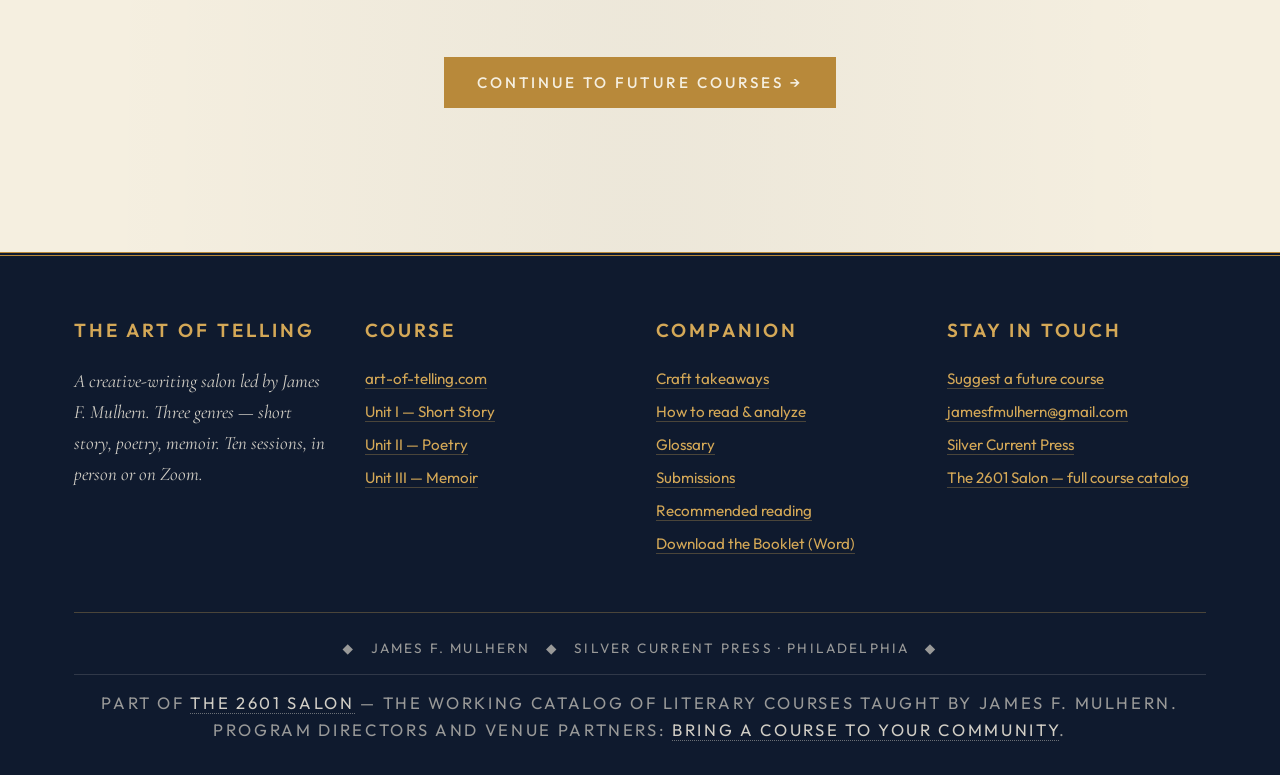
==== commit fc1b395b: "Add "Back to The 2601 Salon" ribbon at top of every page Adds a prominent dark-navy return ribbon wi" ====
--- a/books.html
+++ b/books.html
@@ -9,6 +9,29 @@
 <link rel="stylesheet" href="css/styles.css">
 </head>
 <body>
+<!-- return-to-salon ribbon -->
+<div id="scp-return-ribbon" style="
+  background: #10182E;
+  color: #F8F1DD;
+  text-align: center;
+  padding: 10px 16px;
+  font-family: system-ui, -apple-system, 'Segoe UI', sans-serif;
+  font-size: 14px;
+  font-weight: 600;
+  letter-spacing: 0.02em;
+  border-bottom: 3px solid #6E4A0E;
+  position: relative;
+  z-index: 9999;
+">
+  <a href="https://salon.silvercurrentpress.com"
+     style="color: #F8F1DD; text-decoration: none; display:inline-flex; align-items:center; gap:8px;"
+     onmouseover="this.style.color='#F0D080'"
+     onmouseout="this.style.color='#F8F1DD'">
+    <span style="font-size:16px; line-height:1;">&#8592;</span>
+    <span>Back to <strong style="color:#F0D080;">The 2601 Salon</strong></span>
+  </a>
+</div>
+
 <div id="site-header"></div>
 
 <section class="session-hero">
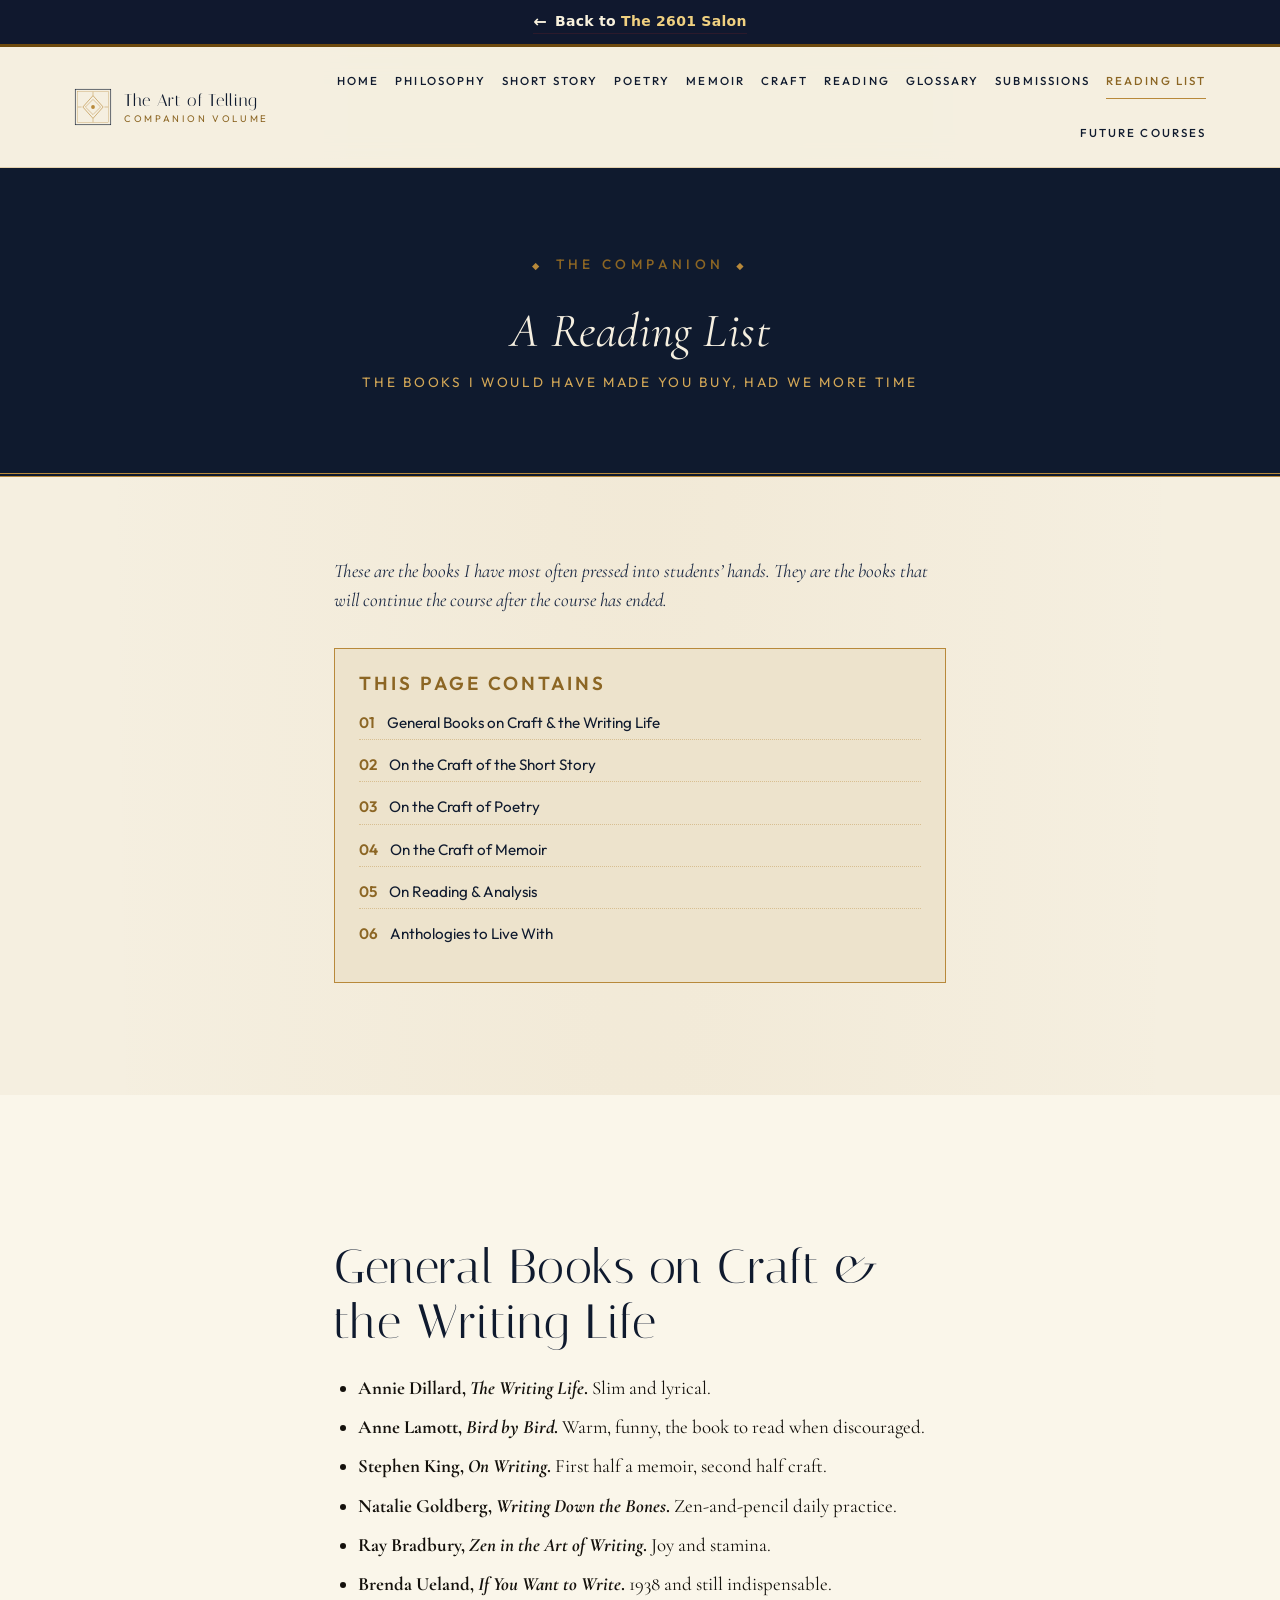
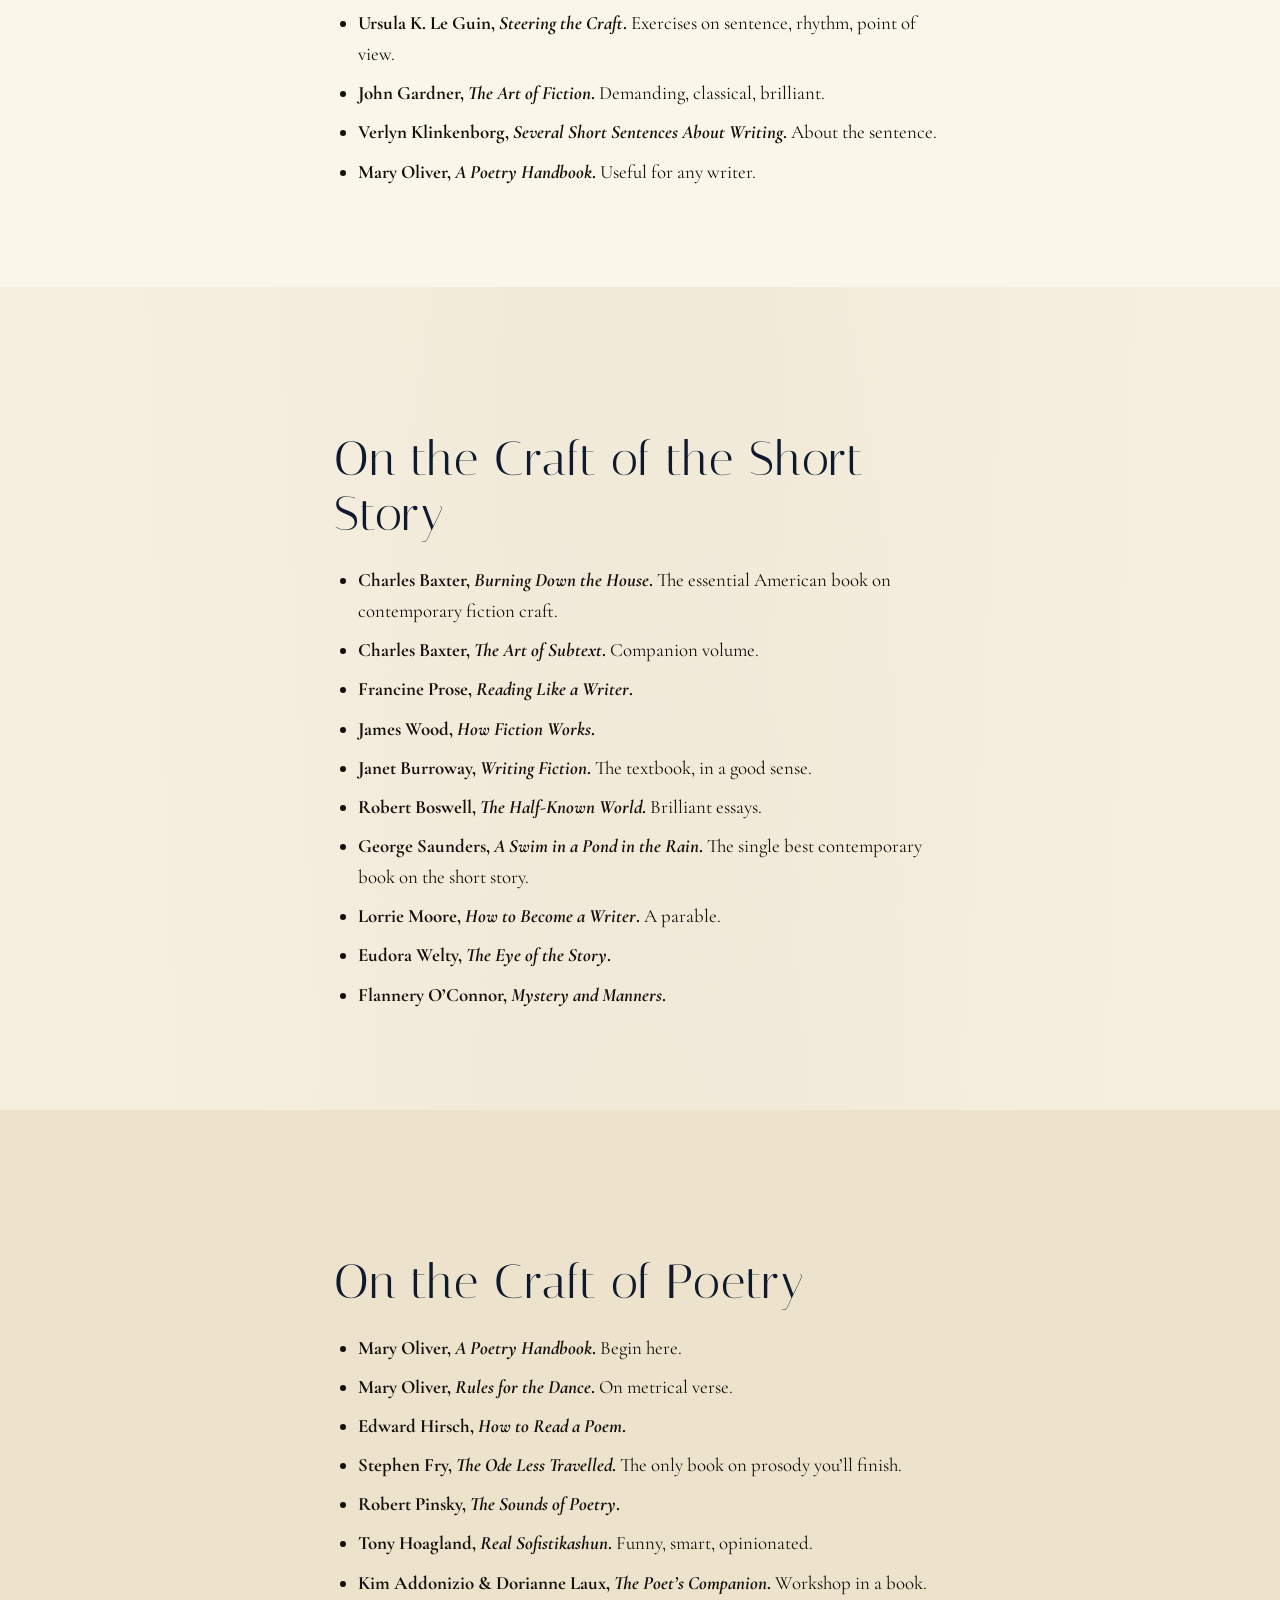
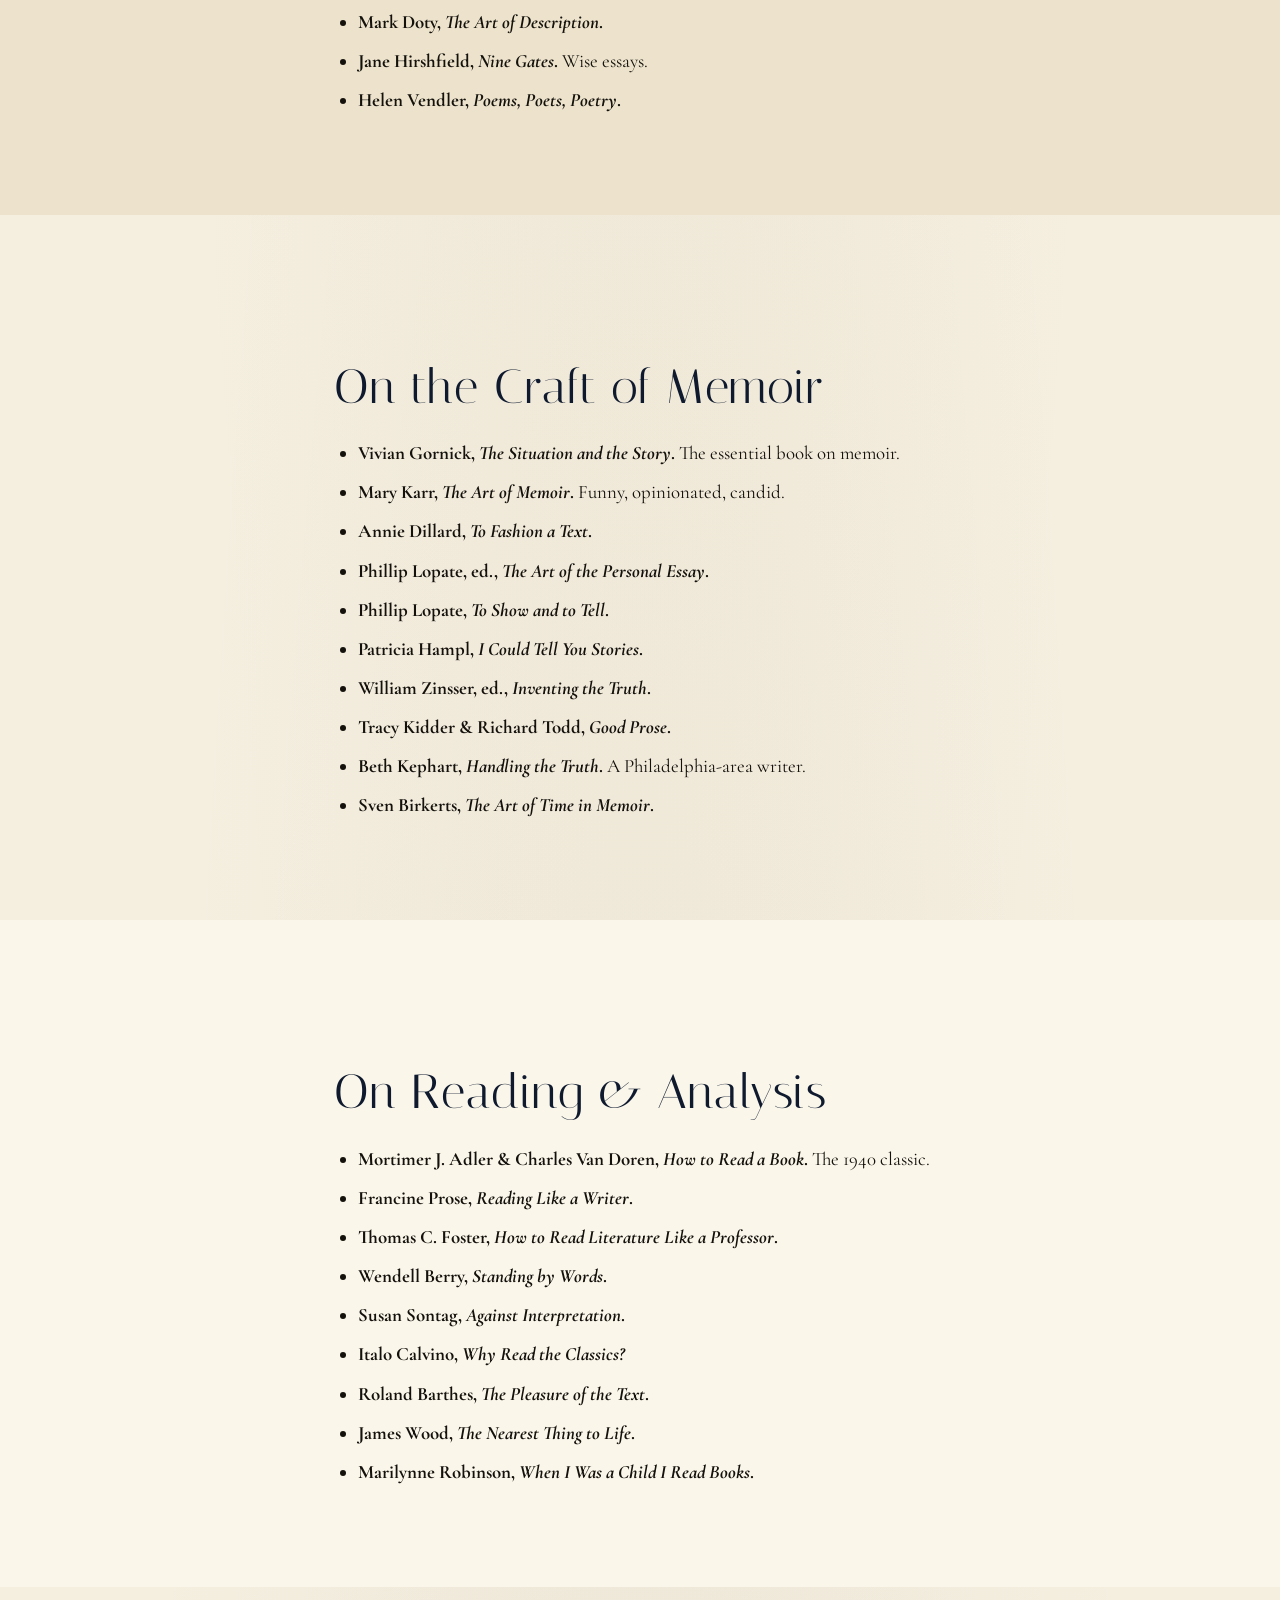
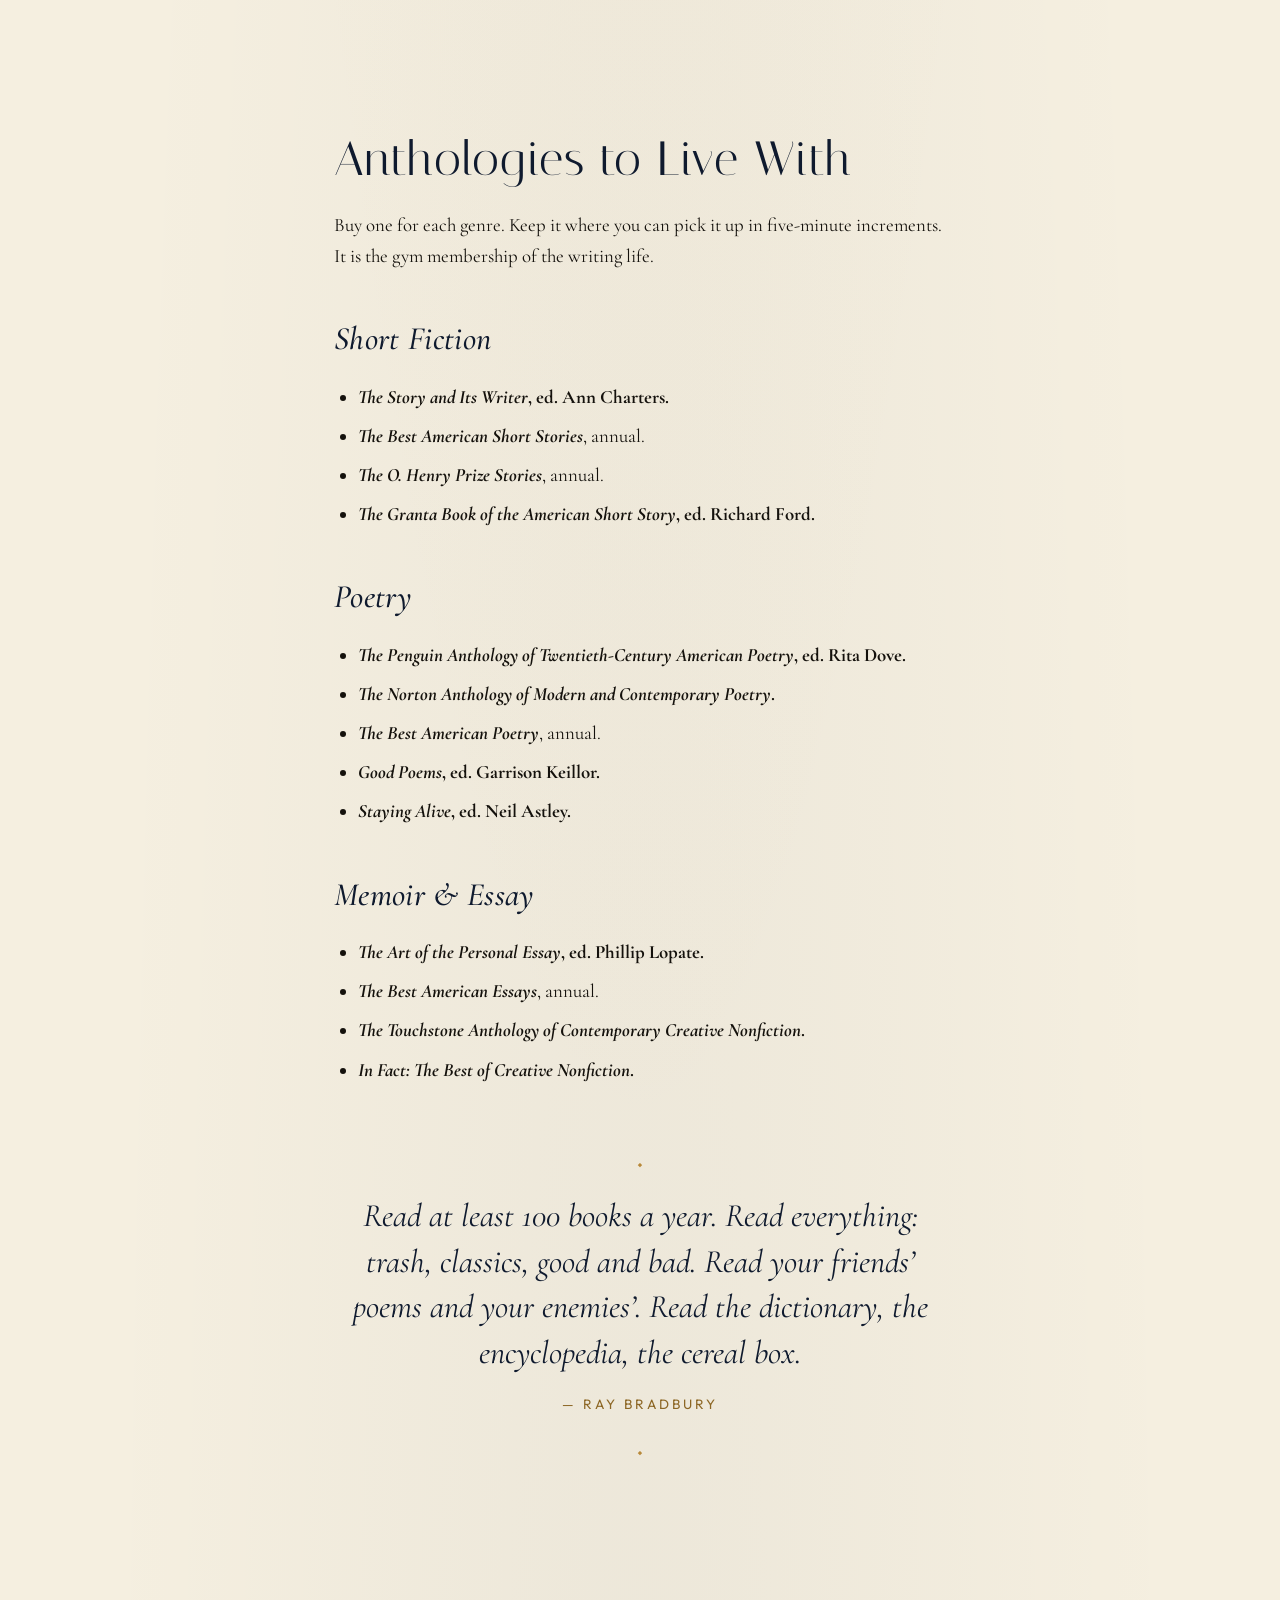
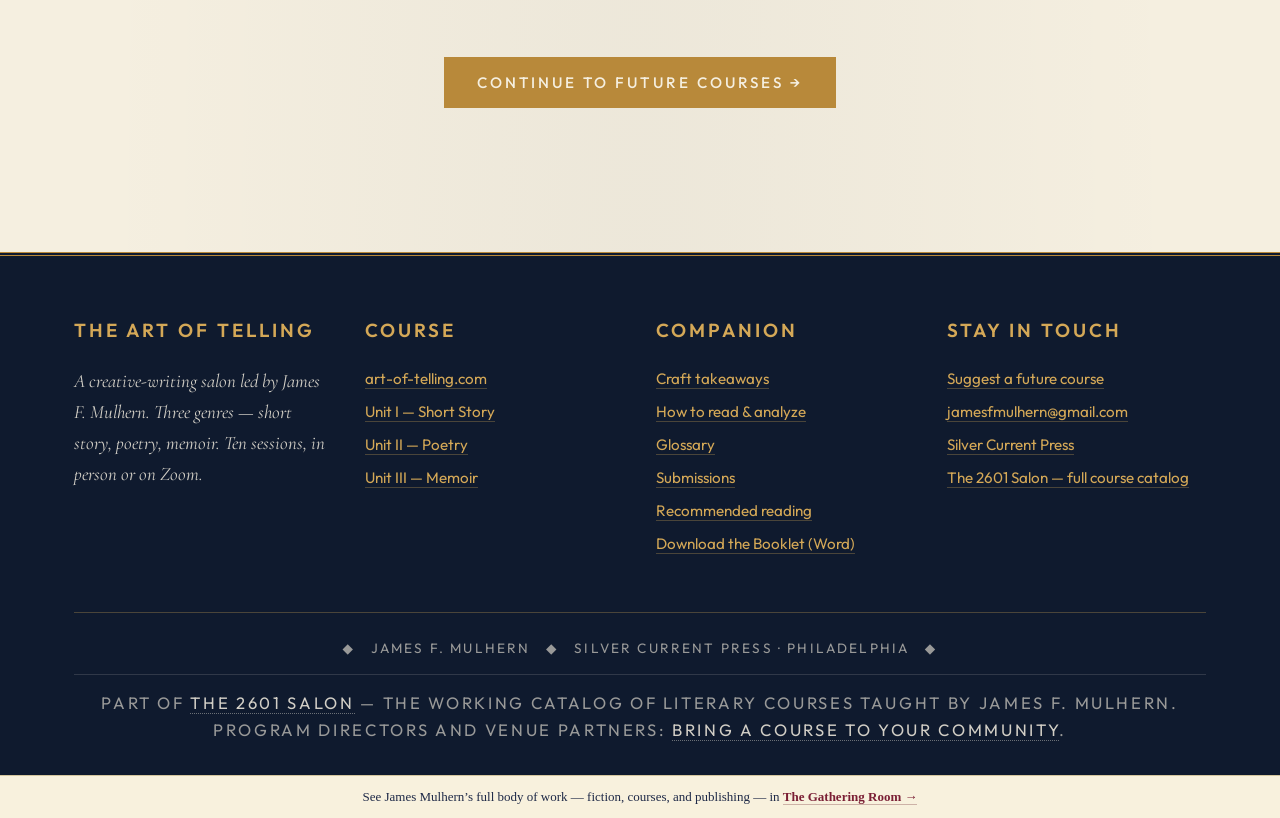
==== commit 5fa08ed0: "Add 'See everything' link to The Gathering Room across all pages Adds a small footer bar linking to " ====
--- a/books.html
+++ b/books.html
@@ -193,5 +193,7 @@
 
 <div id="site-footer"></div>
 <script src="js/site.js"></script>
+<div id="mulhern-gathering-room-bar" style="background:#F8F1DD;color:#1E2947;text-align:center;padding:10px 16px;font-family:Georgia,'EB Garamond',serif;font-size:13px;border-top:1px solid #d4c69e;">See James Mulhern&rsquo;s full body of work &mdash; fiction, courses, and publishing &mdash; in <a href="https://silvercurrentpress.com/elsewhere.html" style="color:#7B1F35;font-weight:600;text-decoration:none;">The Gathering Room &rarr;</a></div>
+<script src="js/return-ribbon.js" defer></script>
 </body>
 </html>
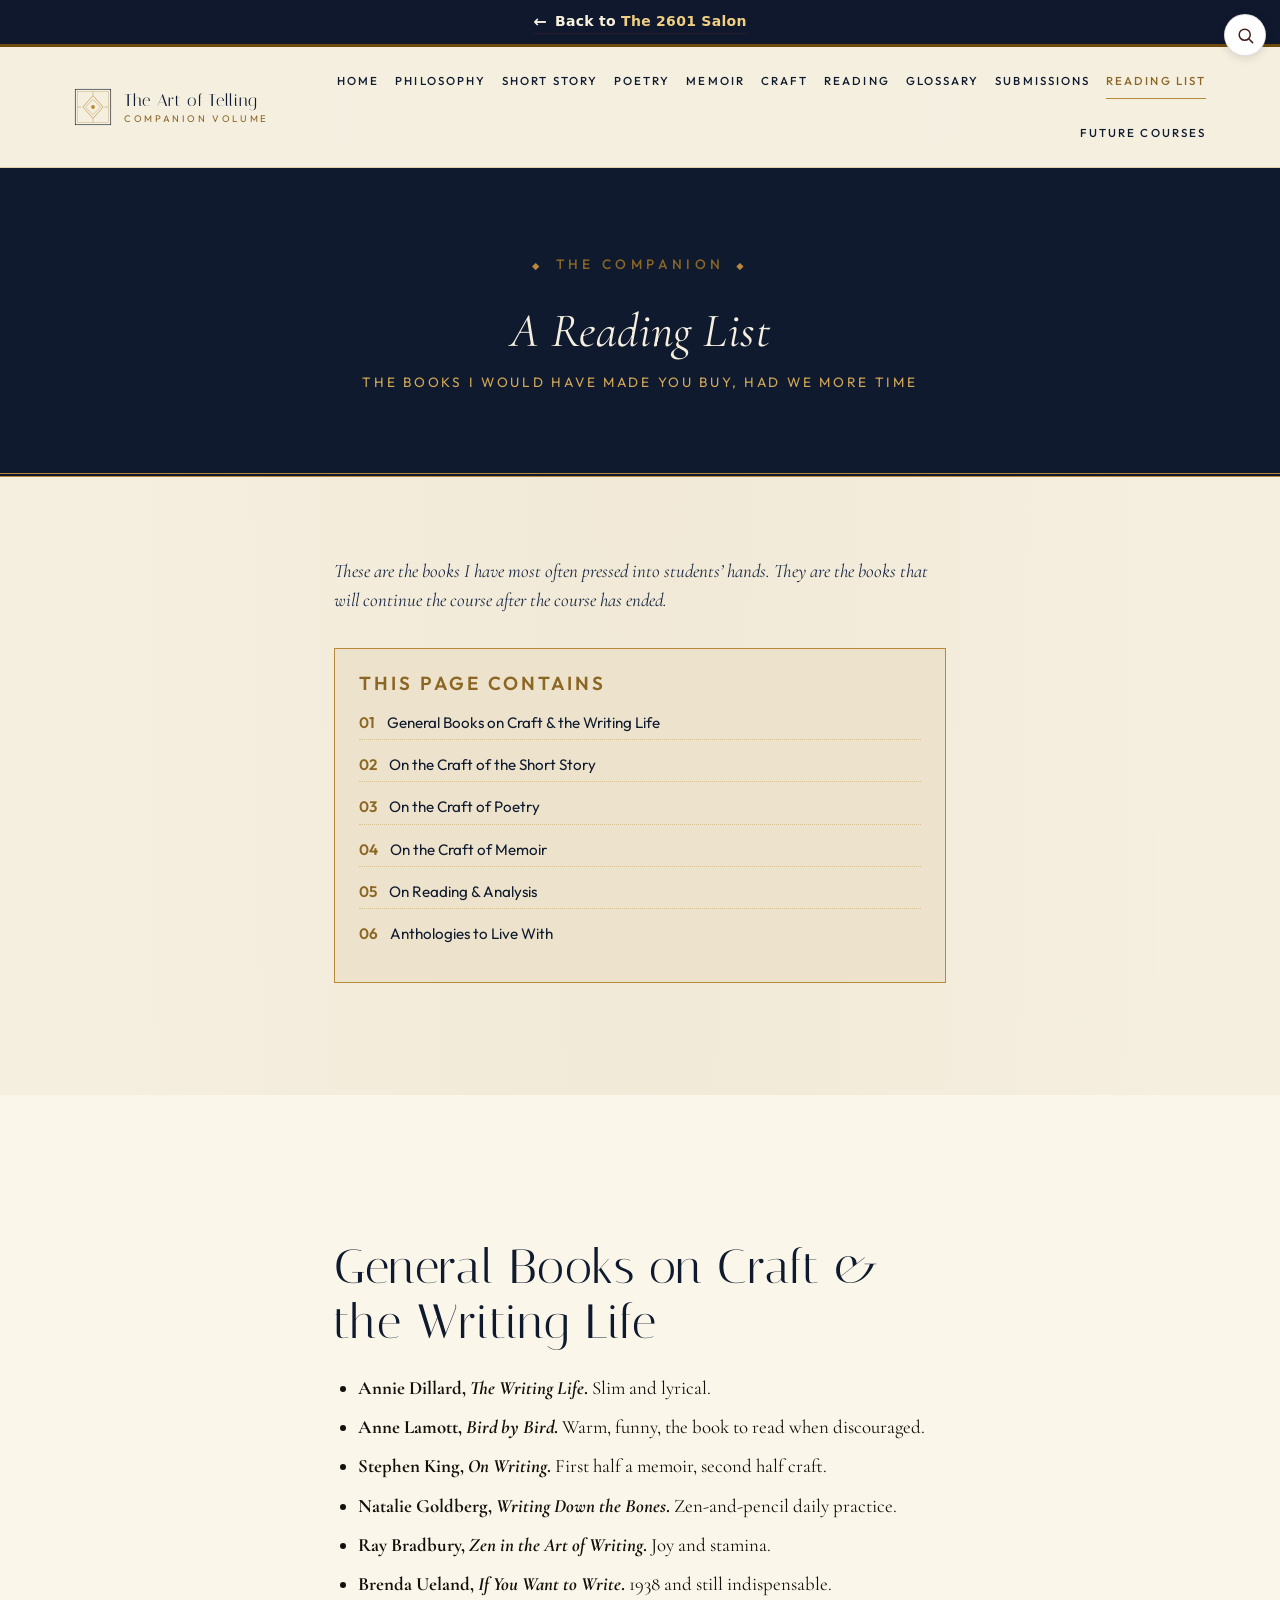
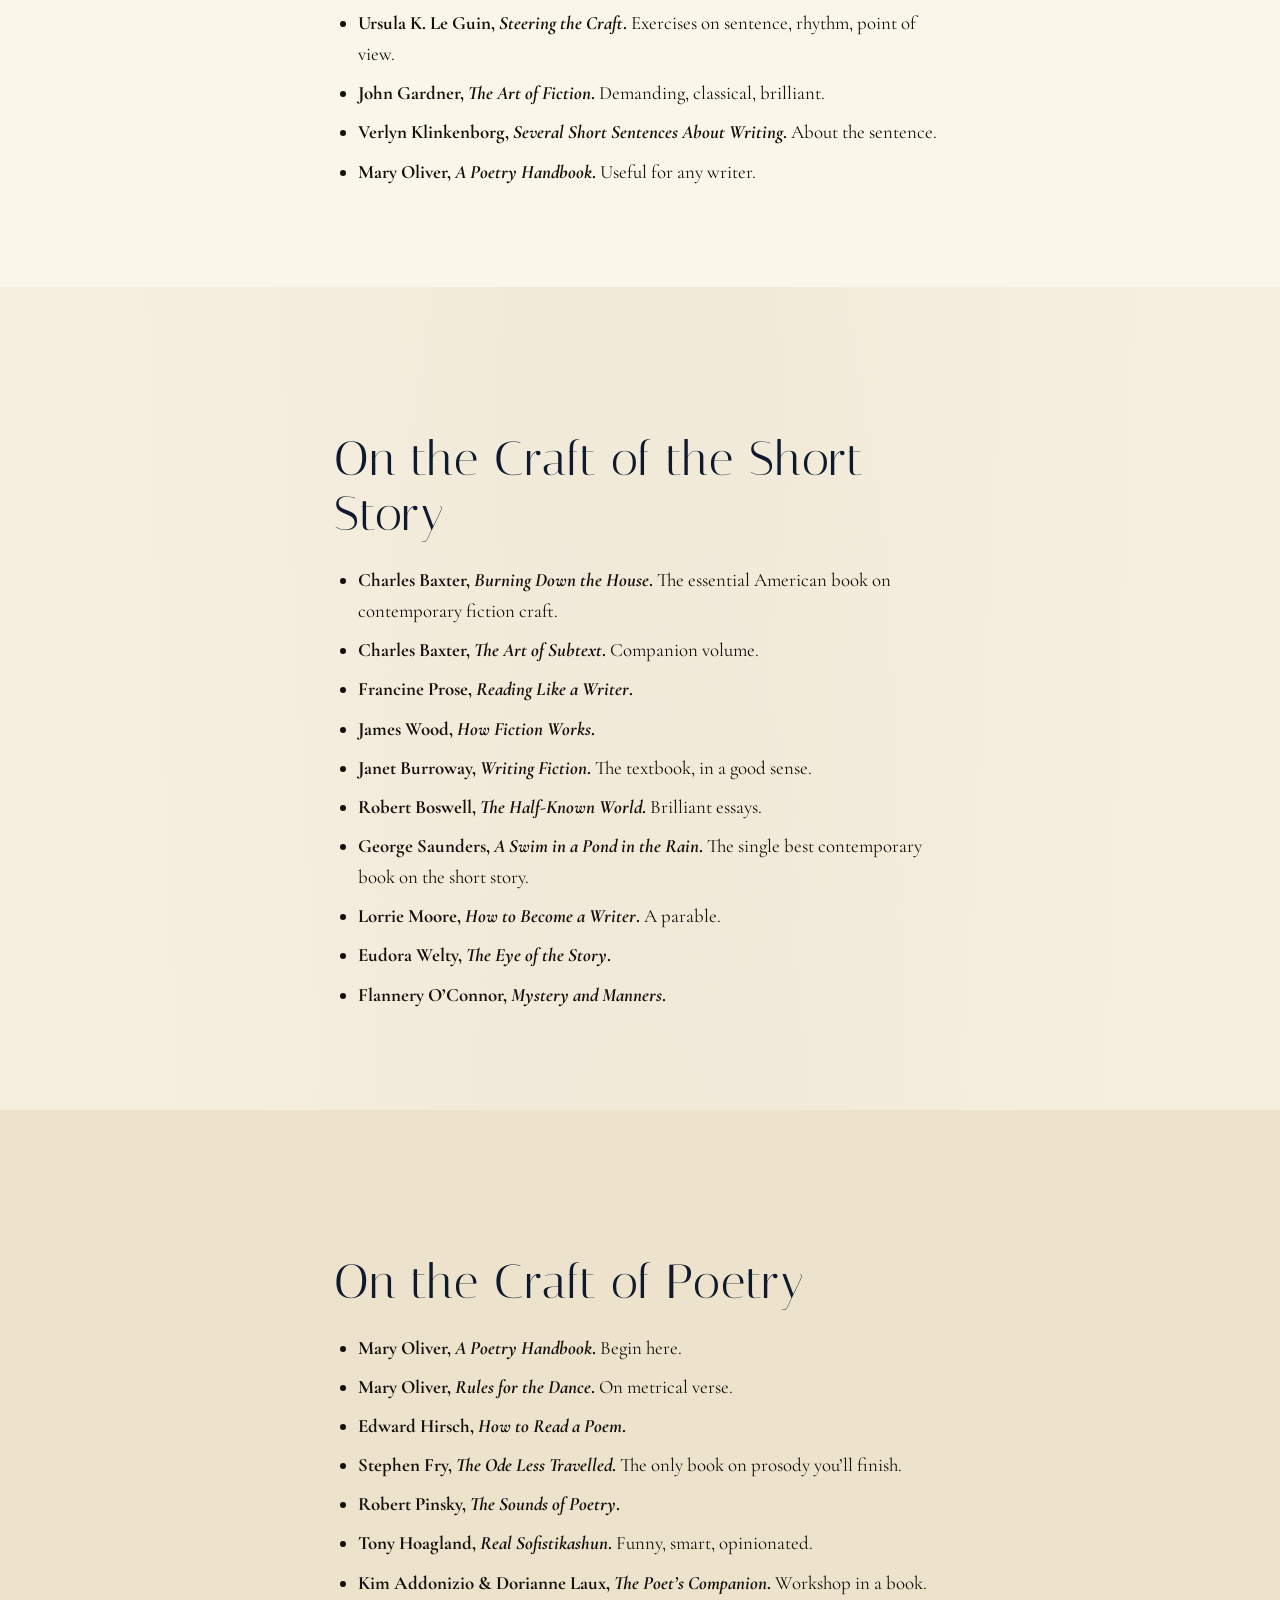
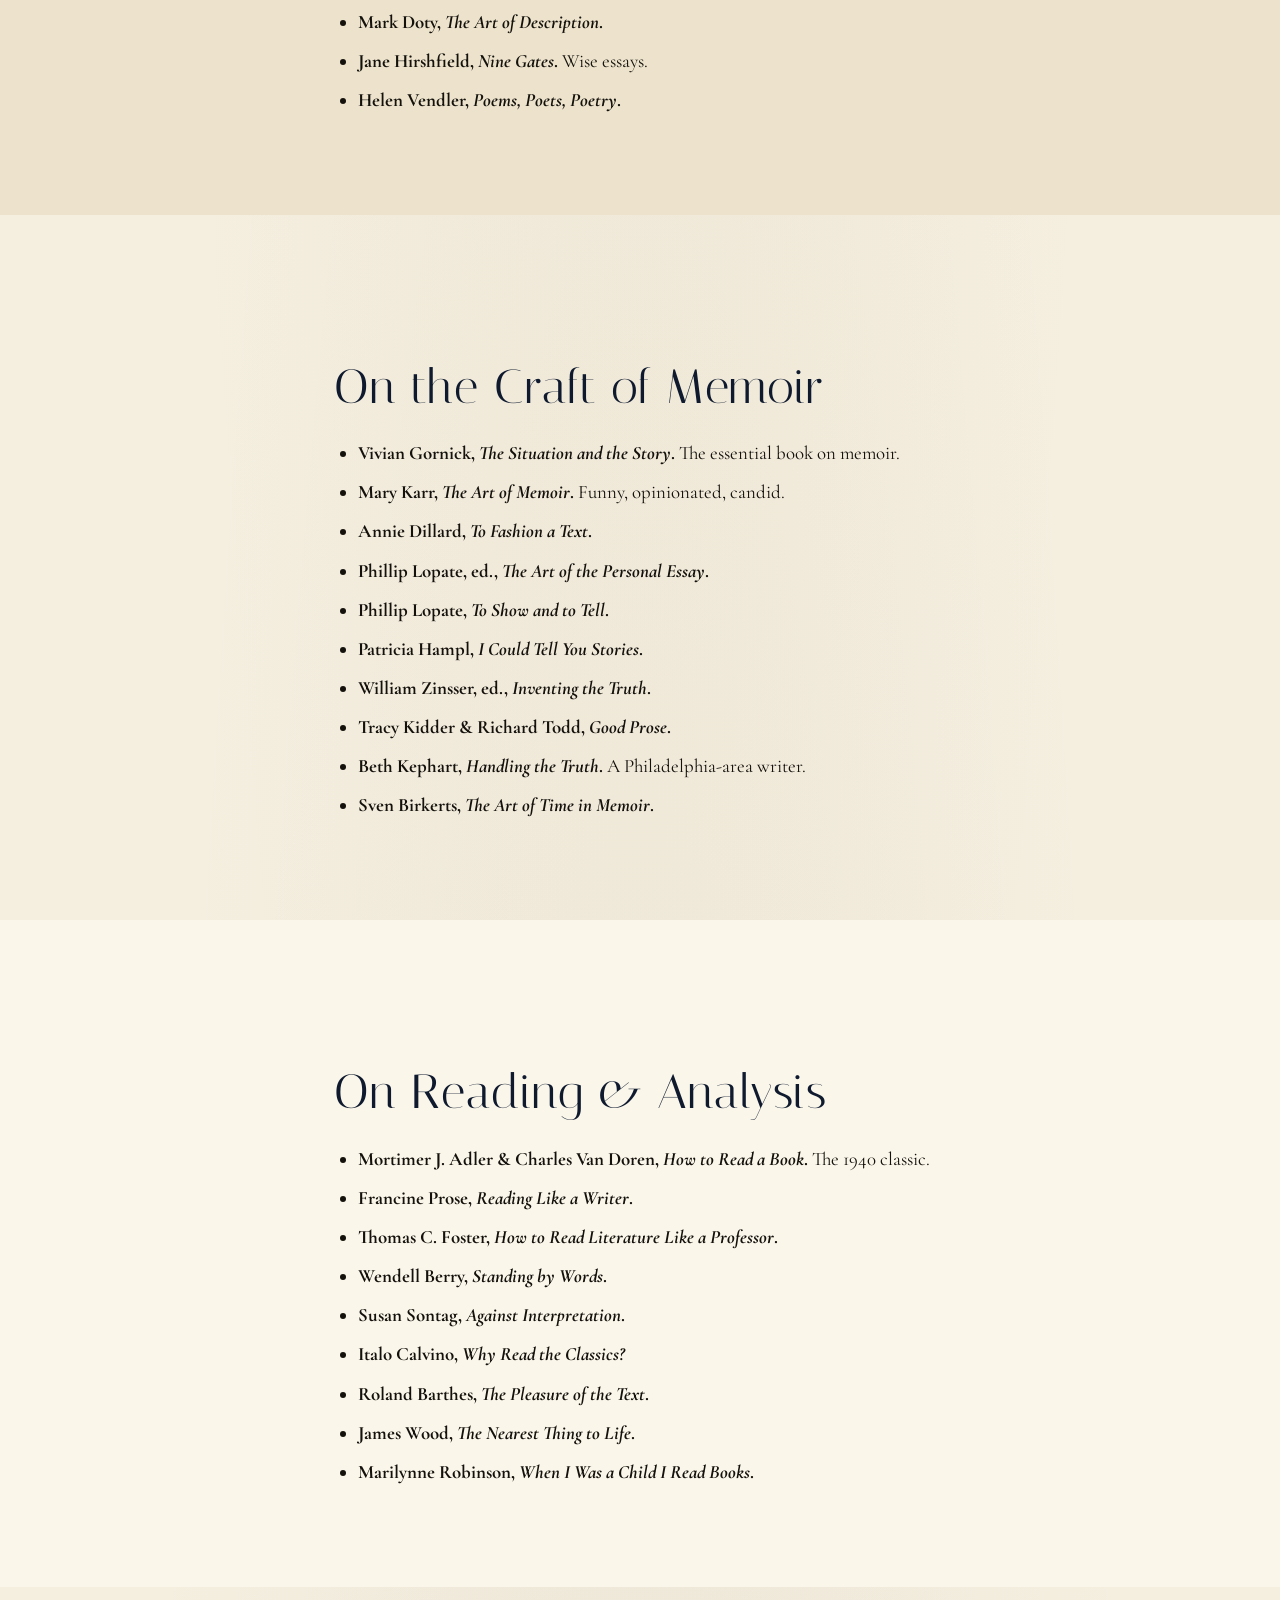
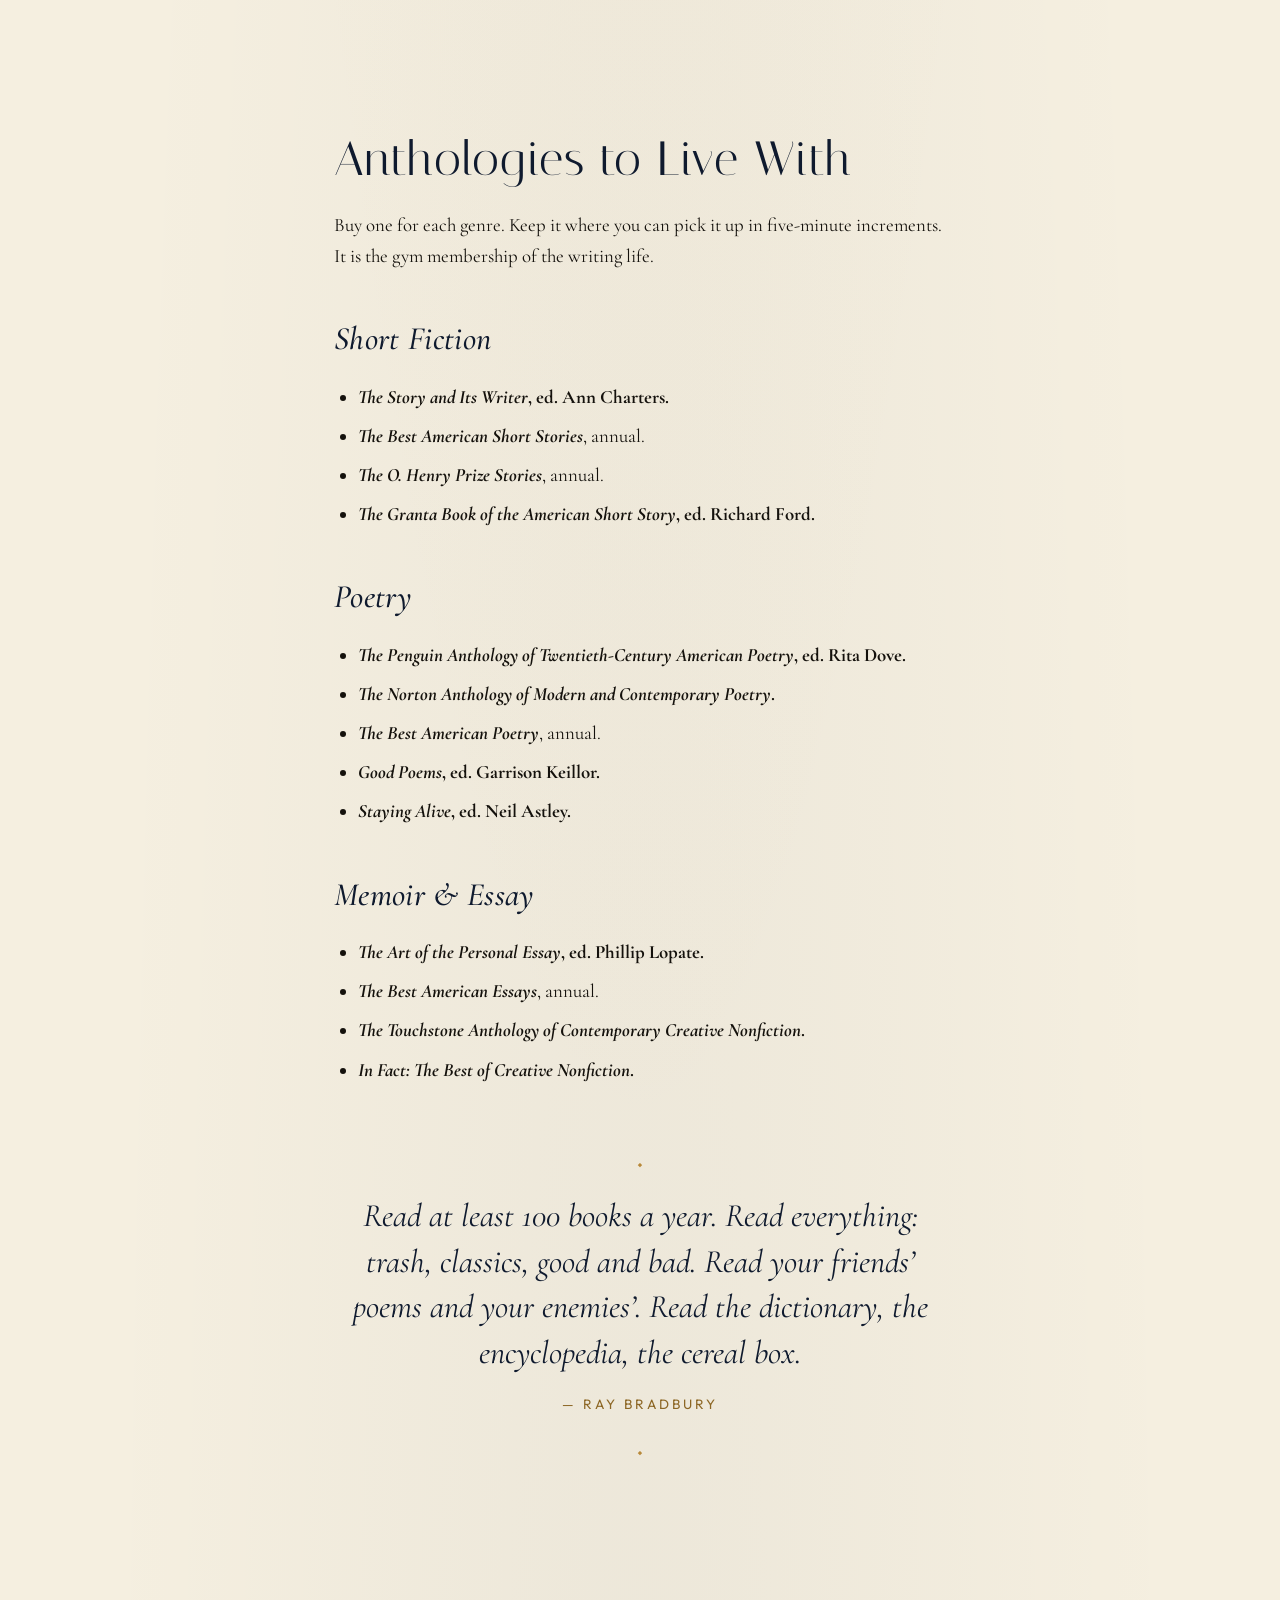
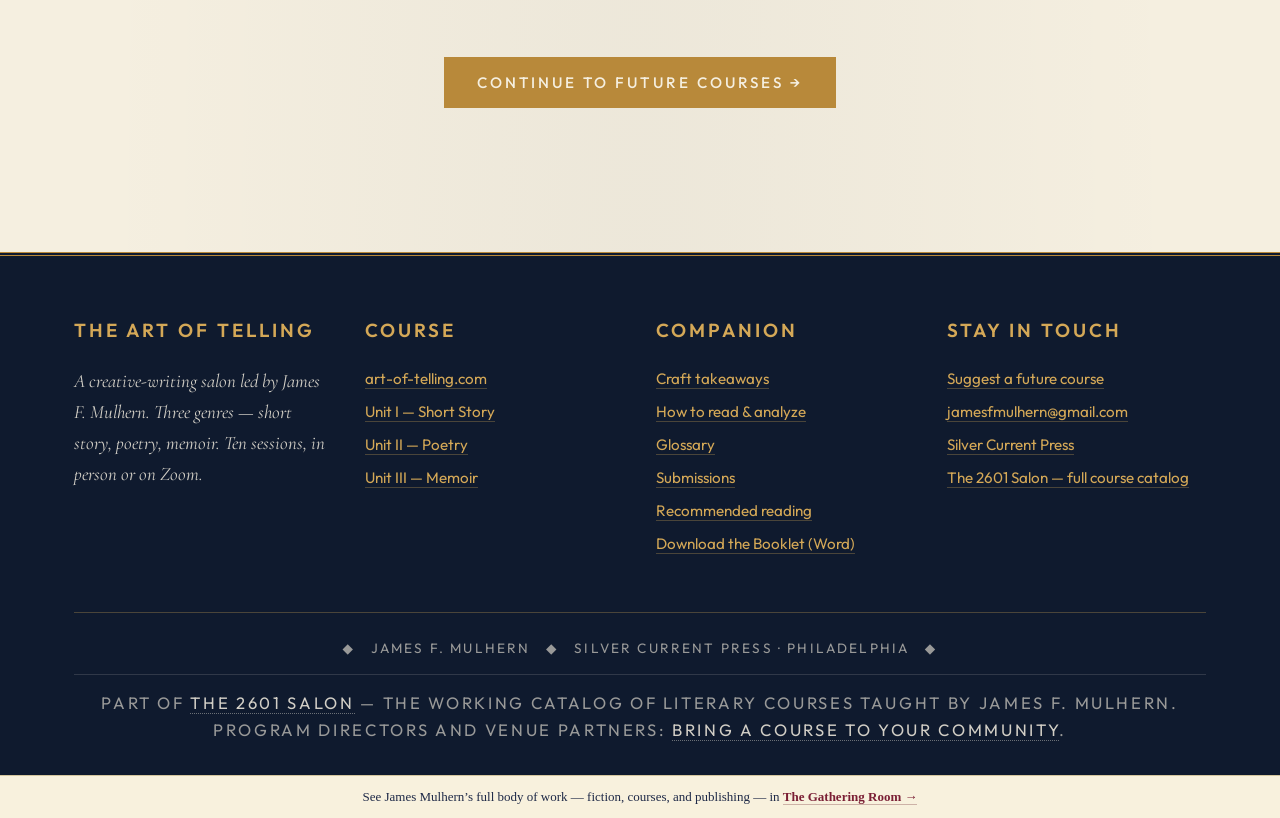
==== commit 44e30505: "Add fixed top-right site search button - New site-search.js widget: floating magnifying-glass button" ====
--- a/books.html
+++ b/books.html
@@ -195,5 +195,6 @@
 <script src="js/site.js"></script>
 <div id="mulhern-gathering-room-bar" style="background:#F8F1DD;color:#1E2947;text-align:center;padding:10px 16px;font-family:Georgia,'EB Garamond',serif;font-size:13px;border-top:1px solid #d4c69e;">See James Mulhern&rsquo;s full body of work &mdash; fiction, courses, and publishing &mdash; in <a href="https://silvercurrentpress.com/elsewhere.html" style="color:#7B1F35;font-weight:600;text-decoration:none;">The Gathering Room &rarr;</a></div>
 <script src="js/return-ribbon.js" defer></script>
+<script src="site-search.js" defer></script>
 </body>
 </html>
